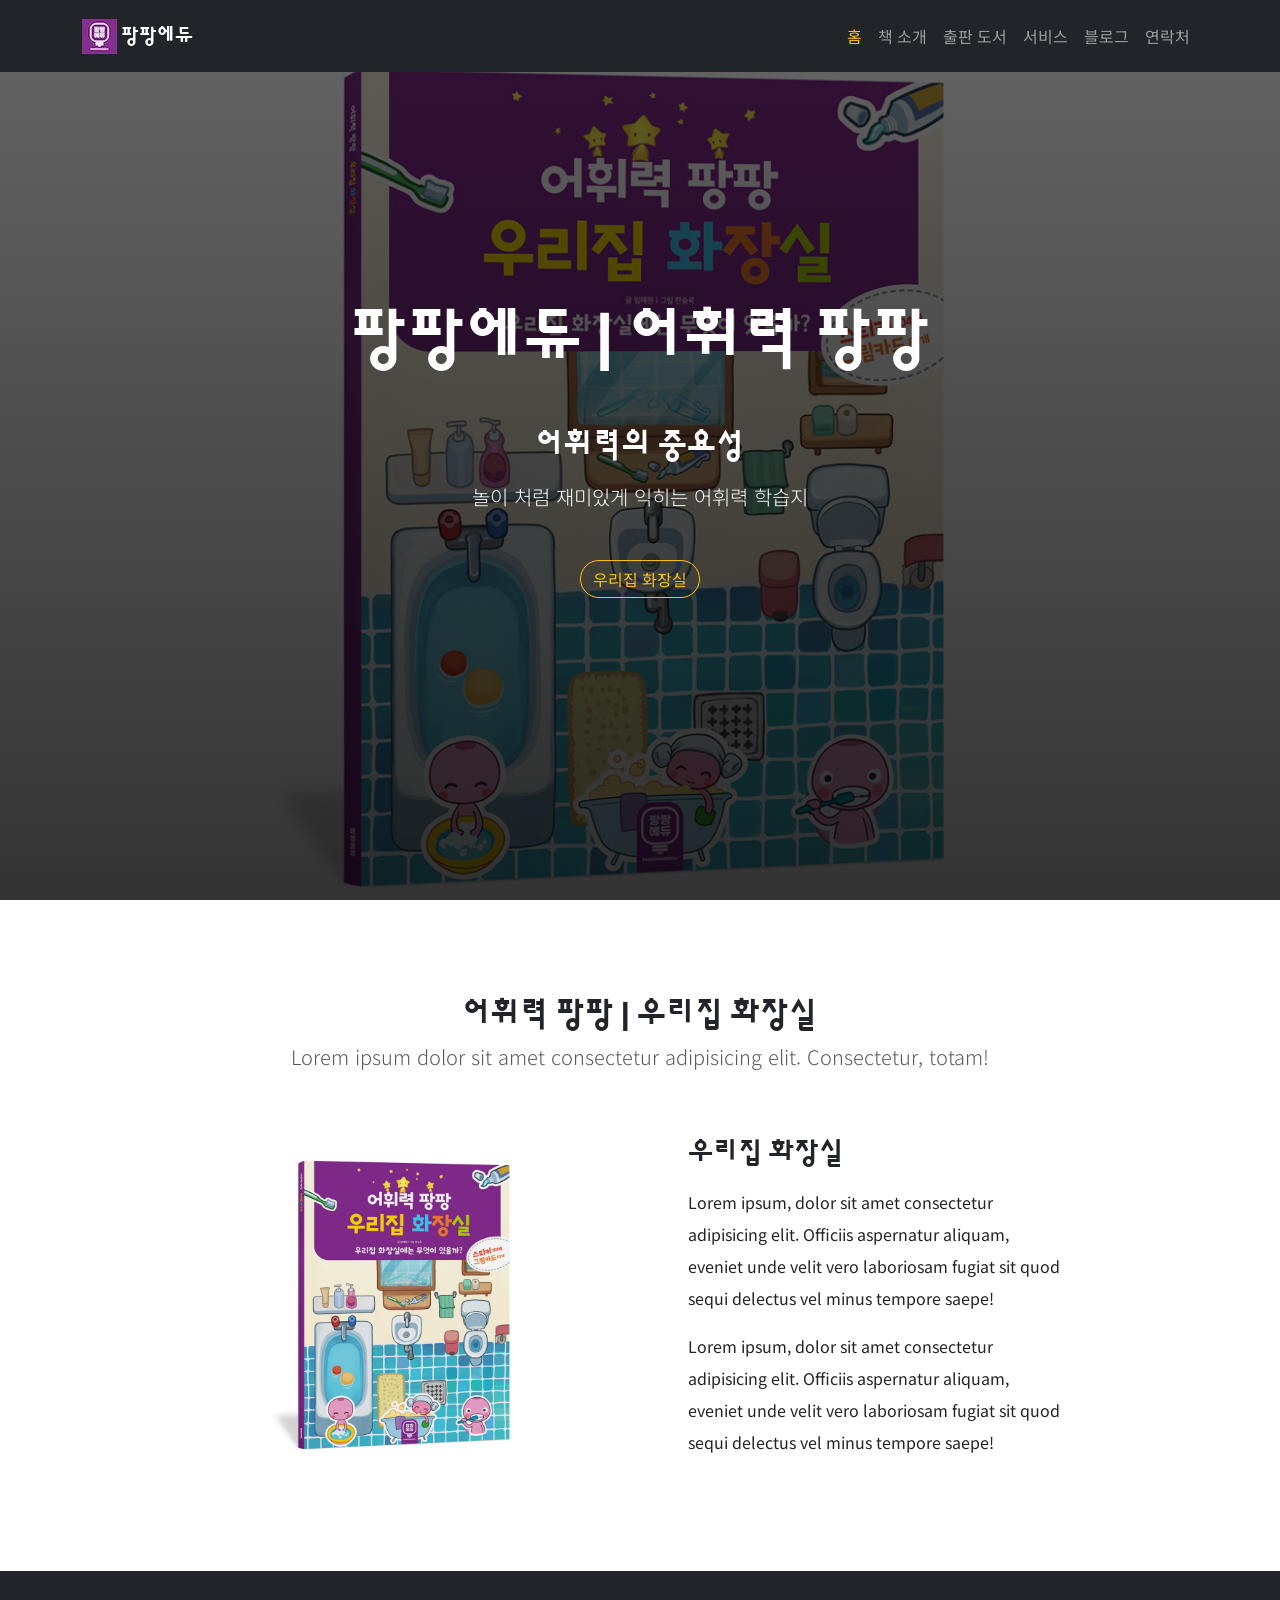
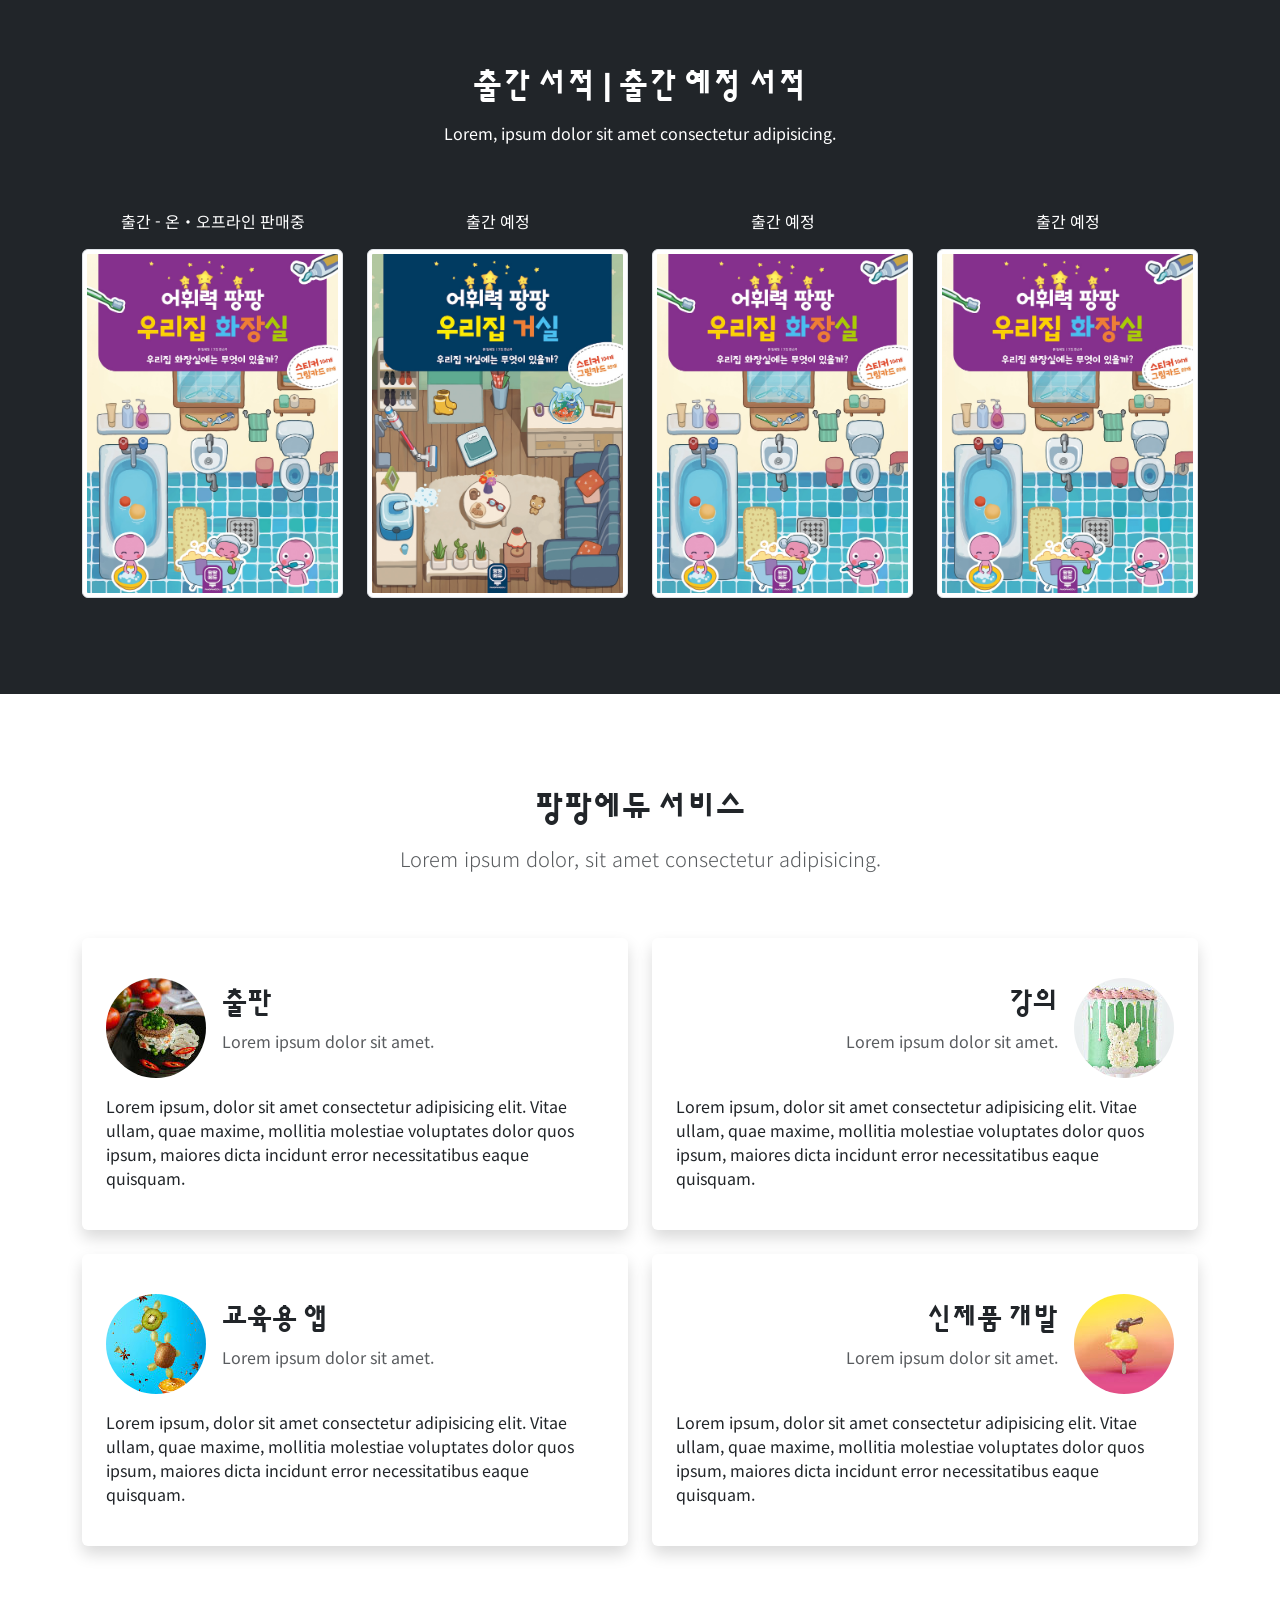
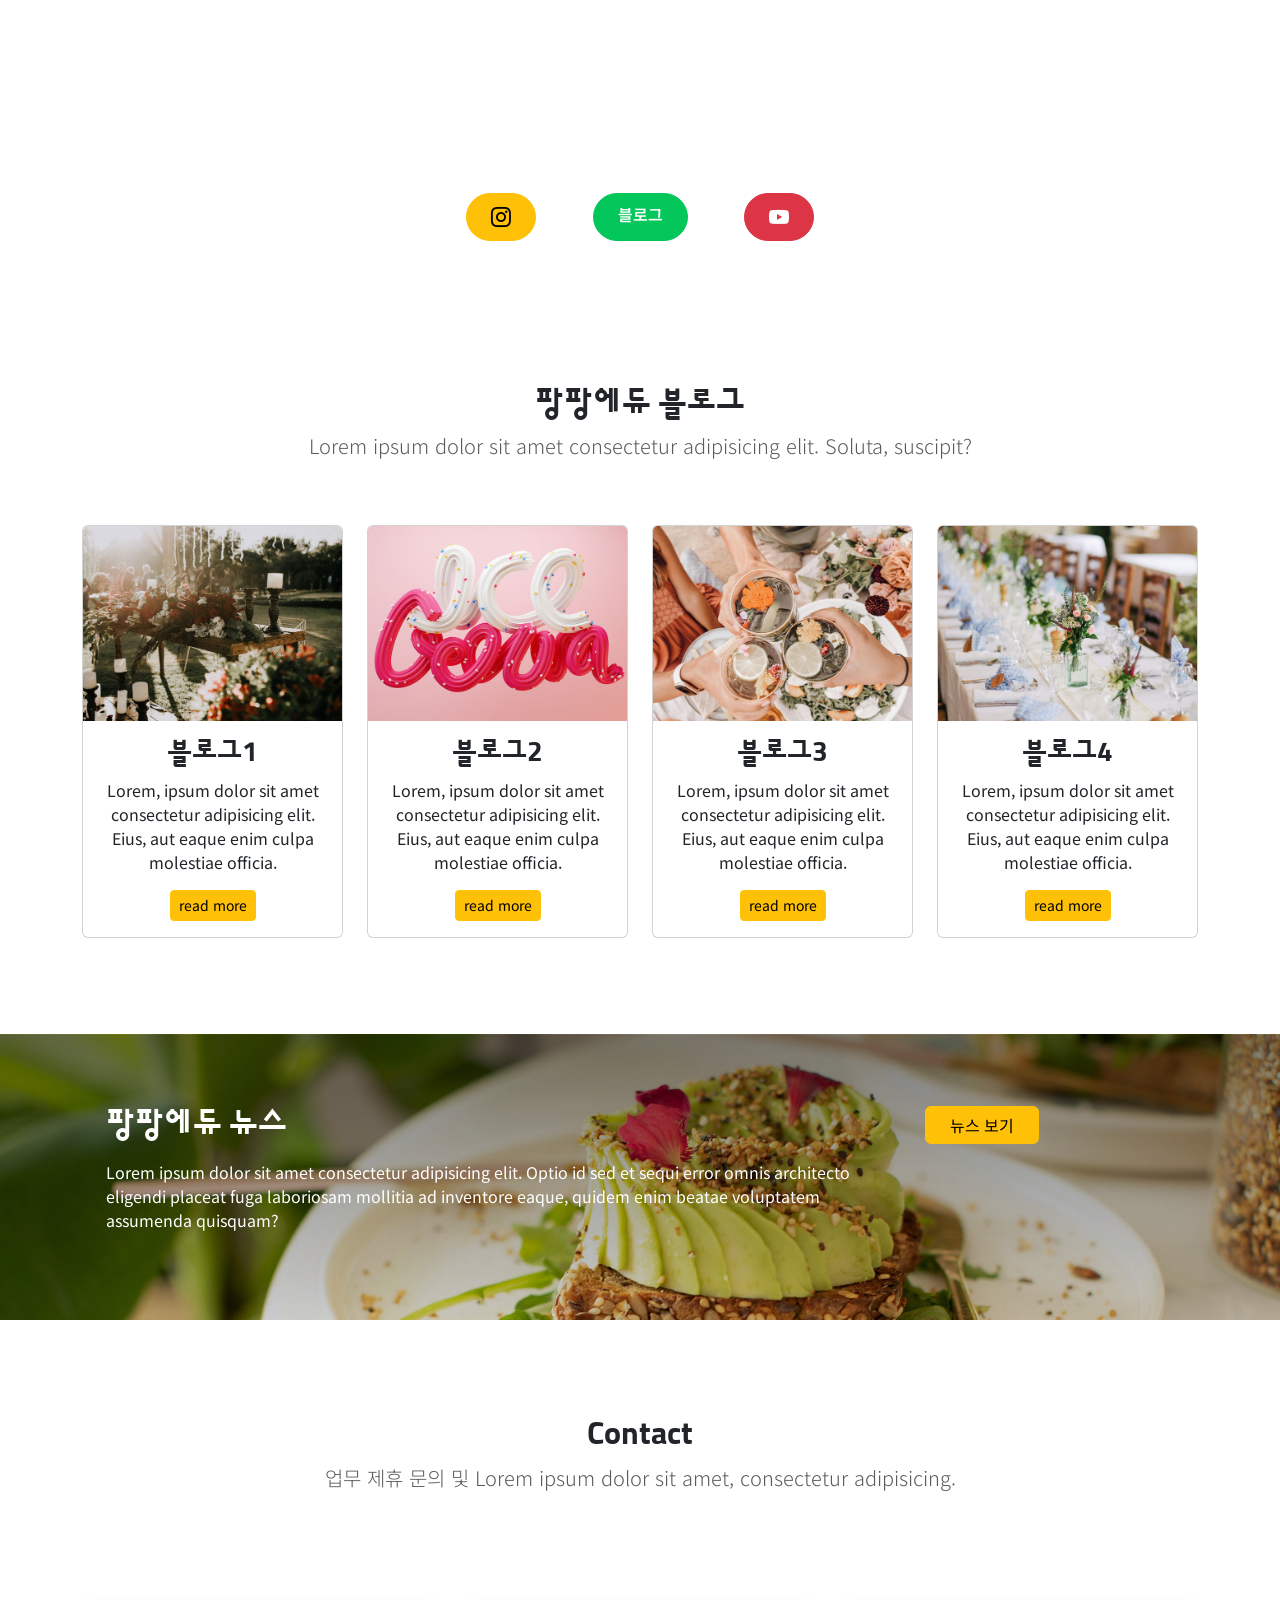
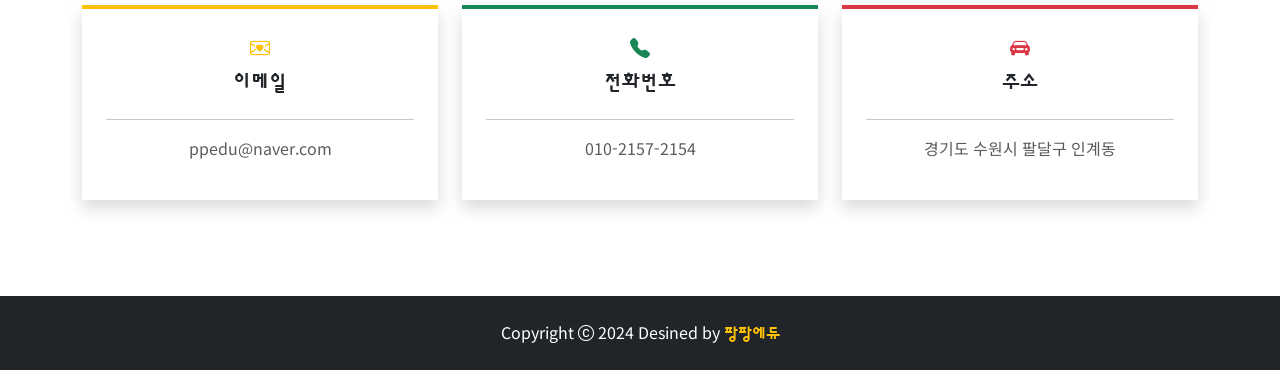
==== index.html @ 9de7bfd8 "공유용 테스트 웹사이트." ====
<!doctype html>
<html lang="ko">
<head>
    <meta charset="utf-8">
    <meta name="viewport" content="width=device-width, initial-scale=1">
    <title>팡팡에듀</title>
    <link href="https://cdn.jsdelivr.net/npm/bootstrap@5.2.2/dist/css/bootstrap.min.css" rel="stylesheet"
        integrity="sha384-Zenh87qX5JnK2Jl0vWa8Ck2rdkQ2Bzep5IDxbcnCeuOxjzrPF/et3URy9Bv1WTRi" crossorigin="anonymous">
    <link rel="stylesheet" href="https://cdn.jsdelivr.net/npm/bootstrap-icons@1.11.3/font/bootstrap-icons.min.css">
    <!-- 중복되는 경우 아래쪽에 있는 스타일시트로 덮어 씌여진다. 따라서 직접 만든 스타일시트를 부트스트랩 링크 아래쪽에 삽입한다. -->
    <link rel="stylesheet" href="style.css">

    <!-- 구글 폰트 -->
    <link rel="preconnect" href="https://fonts.googleapis.com">
    <link rel="preconnect" href="https://fonts.gstatic.com" crossorigin>
    <link href="https://fonts.googleapis.com/css2?family=Noto+Sans+KR:wght@100..900&family=Sunflower:wght@700&display=swap" rel="stylesheet">
</head>


<body data-bs-spy="scroll" data-bs-target="#nav-menu">
    <!-- 네비게이션 영역 시작 -->
    <nav class="navbar navbar-expand-md bg-dark navbar-dark fixed-top">
        <div class="container">
            <a class="pangpang-font navbar-brand" href="#home">
                <img src="images/logo.jpg" alt="로고"> 팡팡에듀
            </a>
            <button class="navbar-toggler" type="button"
                data-bs-toggle="collapse" 
                data-bs-target="#nav-menu" 
                aria-controls="nav-menu" aria-expanded="false" aria-label="메뉴">
                <span class="navbar-toggler-icon"> </span>
            </button>
            <div class="collapse navbar-collapse" id="nav-menu">
                <ul class="navbar-nav ms-auto my-2">
                    <li class="nav-item"><a class="nav-link" href="#home">홈</a></li>
                    <li class="nav-item"><a class="nav-link" href="#about-book">책 소개</a></li>
                    <li class="nav-item"><a class="nav-link" href="#portfolio">출판 도서</a></li>
                    <li class="nav-item"><a class="nav-link" href="#service">서비스</a></li>
                    <li class="nav-item"><a class="nav-link" href="#blog">블로그</a></li>
                    <li class="nav-item"><a class="nav-link" href="#contact">연락처</a></li>
                </ul>
            </div>
        </div>
    </nav>
    <!-- 네비게이션 영역 끝 -->

    <!-- 헤더 영역 끝 -->
    <header id="home" class="d-flex vh-100 flex-column justify-content-center align-items-center text-white">
        <h1 class="display-3 fw-bold mb-5">팡팡에듀 | 어휘력 팡팡</h1>
        <h4 class="fs-2 mb-3">어휘력의 중요성</h4>
        <p class="lead mb-5">놀이 처럼 재미있게 익히는 어휘력 학습지</p>
        <!-- button 의 type 을 생략하면 기본으로 submit 으로 설정된다. 버튼으로 사용하기 위해 type 을 button 으로 지정. -->
        <!-- <button type="button" class="btn btn-outline-warning rounded-pill" onclick="location.href='#about-book'">우리집 화장실</button> -->
        <button type="button" data-bs-toggle="modal" data-bs-target="#bestProductModal" class="btn btn-outline-warning rounded-pill">우리집 화장실</button>

        <!-- Modal -->
        <div class="modal fade" id="bestProductModal" tabindex="-1" aria-labelledby="bestProductModal" aria-hidden="true">
            <div class="modal-dialog modal-sm modal-dialog-scrollable">
                <div class="modal-content">
                    <div class="modal-header">
                        <h1 class="modal-title fs-5 text-dark" id="bestProductModal">우리집 화장실</h1>
                        <button type="button" class="btn-close" data-bs-dismiss="modal" aria-label="닫기"></button>
                    </div>
                    <div class="modal-body">
                        <img src="images/bestproduct.jpg" alt="대표 서적" class="img-fluid">
                        <p class="text-muted">Lorem ipsum dolor sit, amet consectetur adipisicing elit. Sit cum explicabo quam quos ad sapiente deserunt blanditiis deleniti, perferendis molestiae.</p>
                        <p class="text-muted">Lorem ipsum dolor sit amet, consectetur adipisicing elit. Rem voluptatibus corporis ab labore consectetur natus possimus! Molestiae, rem delectus fugiat suscipit assumenda, quisquam repudiandae, cupiditate recusandae exercitationem deserunt in ex consectetur error voluptatem amet soluta? Culpa consequuntur quam alias incidunt architecto, rerum error quidem dolorem corporis saepe. Dolorem quos reiciendis, ipsum quaerat eligendi dolore veniam aliquam et nihil vitae consequatur, modi porro nobis eius beatae eos tenetur nisi aperiam laborum dignissimos sint, libero perspiciatis rerum. Ullam praesentium dolorum mollitia illum necessitatibus alias quos perferendis, autem nisi tempore ab nulla tenetur, debitis veniam sunt qui ipsam harum neque iusto. Recusandae, adipisci!</p>
                    </div>
                    <!-- <div class="modal-footer">
                        <button type="button" class="btn btn-secondary" data-bs-dismiss="modal">Close</button>
                        <button type="button" class="btn btn-primary">Save changes</button>
                    </div> -->
                </div>
            </div>
        </div>
    </header>
    <!-- 헤더 영역 끝 -->

    <!-- 책 소개 섹션 시작 -->
    <section class="container py-5" id="about-book">
        <div class="text-center py-5">
            <h2 class="fw-bold">어휘력 팡팡 | 우리집 화장실</h2>
            <p class="lead text-muted">Lorem ipsum dolor sit amet consectetur adipisicing elit. Consectetur, totam!</p>
        </div>

        <div class="row justify-content-center align-items-center mb-5">
            <div class="col-md-5">
                <img src="images/book.jpg" alt="어휘력팡팡 우리집화장실" class="img-fluid">
            </div>
            <div class="col-md-7 col-lg-5 px-lg-5">
                <h3 class="fw-bold mb-3">우리집 화장실</h3>
                <p class="lh-lg">Lorem ipsum, dolor sit amet consectetur adipisicing elit. Officiis aspernatur aliquam, eveniet unde velit vero laboriosam fugiat sit quod sequi delectus vel minus tempore saepe!</p>
                <p class="lh-lg">Lorem ipsum, dolor sit amet consectetur adipisicing elit. Officiis aspernatur aliquam, eveniet unde velit vero laboriosam fugiat sit quod sequi delectus vel minus tempore saepe!</p>
            </div>
        </div>
    </section>
    <!-- 책 소개 섹션 끝 -->

    <!-- 출판 도서 섹션 시작 -->
     <section class="bg-dark py-5" id="portfolio">
        <div class="container overflow-hidden">
            <div class="text-center text-white py-5">
                <h2 class="fw-bold mb-3"> 출간 서적 | 출간 예정 서적</h2>
                <p>Lorem, ipsum dolor sit amet consectetur adipisicing.</p>
            </div>
            <div class="row pb-5 g-4 text-center text-white">
                <div class="col-sm-3 col-lg4">
                    <p> 출간 - 온・오프라인 판매중 </p>
                    <img src="images/book_bathroom.jpg" alt="우리집화장실" class="img-fluid img-thumbnail">
                    
                </div>
                <div class="col-sm-3 col-lg4">
                    <p> 출간 예정 </p>
                    <img src="images/book_livingroom.jpg" alt="우리집거실" class="img-fluid img-thumbnail">
                </div>
                <div class="col-sm-3 col-lg4">
                    <p> 출간 예정 </p>
                    <img src="images/book_bathroom.jpg" alt="우리집화장실" class="img-fluid img-thumbnail">
                </div>
                <div class="col-sm-3 col-lg4">
                    <p> 출간 예정 </p>
                    <img src="images/book_bathroom.jpg" alt="우리집화장실" class="img-fluid img-thumbnail">
                </div>
            </div>
        </div>
     </section>
    <!-- 출판 도서 섹션 끝 -->

    <!-- 서비스 섹션 시작 -->
    <section class="container py-5" id="service">
        <div class="lead text-center py-5">
            <h2 class="fw-bold mb-3">팡팡에듀 서비스</h2>
            <p class="text-muted">Lorem ipsum dolor, sit amet consectetur adipisicing.</p>
        </div>
        <div class="row mb-5 g-4">
            <!-- 서비스1 -->
            <div class="col-md-6">
                <div class="card-hover shadow rounded p-4">
                    <div class="d-flex align-items-center py-3">
                        <img src="images/service1.jpg" alt="서비스1" class="rounded-circle">
                        <div class="ms-3">
                            <h3 class="fw-bold">출판</h3>
                            <p class="text-muted">Lorem ipsum dolor sit amet.</p>
                        </div>
                    </div>
                    <p>Lorem ipsum, dolor sit amet consectetur adipisicing elit. Vitae ullam, quae maxime, mollitia molestiae voluptates dolor quos ipsum, maiores dicta incidunt error necessitatibus eaque quisquam.</p>
                </div>
            </div>
            <!-- 서비스2 -->
            <div class="col-md-6">
                <div class="card-hover shadow rounded p-4">
                    <div class="d-flex justify-content-end align-items-center py-3">
                        <div class="text-end me-3">
                            <h3 class="fw-bold">강의</h3>
                            <p class="text-muted">Lorem ipsum dolor sit amet.</p>
                        </div>
                        <img src="images/service2.jpg" alt="서비스2" class="rounded-circle">
                    </div>
                    <p>Lorem ipsum, dolor sit amet consectetur adipisicing elit. Vitae ullam, quae maxime, mollitia molestiae voluptates dolor quos ipsum, maiores dicta incidunt error necessitatibus eaque quisquam.</p>
                </div>
            </div>
            <!-- 서비스3 -->
            <div class="col-md-6">
                <div class="card-hover shadow rounded p-4">
                    <div class="d-flex align-items-center py-3">
                        <img src="images/service3.jpg" alt="서비스3" class="rounded-circle">
                        <div class="ms-3">
                            <h3 class="fw-bold">교육용 앱</h3>
                            <p class="text-muted">Lorem ipsum dolor sit amet.</p>
                        </div>
                    </div>
                    <p>Lorem ipsum, dolor sit amet consectetur adipisicing elit. Vitae ullam, quae maxime, mollitia molestiae voluptates dolor quos ipsum, maiores dicta incidunt error necessitatibus eaque quisquam.</p>
                </div>
            </div>
            <!-- 서비스4 -->
            <div class="col-md-6">
                <div class="card-hover shadow rounded p-4">
                    <div class="d-flex justify-content-end align-items-center py-3">
                        <div class="text-end me-3">
                            <h3 class="fw-bold">신제품 개발</h3>
                            <p class="text-muted">Lorem ipsum dolor sit amet.</p>
                        </div>
                        <img src="images/service4.jpg" alt="서비스4" class="rounded-circle">
                    </div>
                    <p>Lorem ipsum, dolor sit amet consectetur adipisicing elit. Vitae ullam, quae maxime, mollitia molestiae voluptates dolor quos ipsum, maiores dicta incidunt error necessitatibus eaque quisquam.</p>
                </div>
            </div>
        </div>
    </section>
    <!-- 서비스 섹션 끝 -->

    <!-- SNS 섹션 시작 -->
     <section class="py-5" id="sns-links">
        <div class="container text-center text-white">
            <h2 class="fw-bold mb-3">팡팡에듀 SNS</h2>
            <p>Lorem ipsum dolor sit amet consectetur, adipisicing elit. Temporibus, laudantium.</p>
            <div class="d-flex justify-content-evenly px-5 mt-4 w-50 m-auto"> 
                <a href="https://www.instagram.com/pangpang_edu/" class="btn btn-warning rounded-pill btn-lg px-4" target="_blank"> <i class="bi bi-instagram"></i> </a>
                <a href="https://blog.naver.com/pangpang_edu" class="btn btn-naver rounded-pill btn-lg px-4 fs-6" target="_blank"> 블로그 </a>
                <a href="https://www.youtube.com/@pangpang_edu" class="btn btn-danger rounded-pill btn-lg px-4" target="_blank"> <i class="bi bi-youtube"></i> </a>
            </div>
        </div>
     </section>
    <!-- SNS 섹션 끝 -->

    <!-- 블로그 섹션 시작 -->
    <section class="container overflow-hidden py-5" id="blog">
        <div class="text-center py-5">
            <h2 class="fw-bold">팡팡에듀 블로그</h2>
            <p class="lead text-muted">Lorem ipsum dolor sit amet consectetur adipisicing elit. Soluta, suscipit?</p>
        </div>
        <div class="row pb-5 gy-4">
            <!-- 블로그 1 -->
            <div class="col-sm-6 col-lg">
                <div class="card">
                    <img src="images/blog1.jpg" alt="블로그 1" class="card-img-top">
                    <div class="card-body text-center">
                        <h3 class="card-title">블로그1</h3>
                        <p class="card-text">Lorem, ipsum dolor sit amet consectetur adipisicing elit. Eius, aut eaque enim culpa molestiae officia.</p>
                        <a href="#" class="btn btn-warning btn-sm">read more</a>
                    </div>
                </div>
            </div>
            <!-- 블로그 2 -->
            <div class="col-sm-6 col-lg">
                <div class="card">
                    <img src="images/blog2.jpg" alt="블로그 2" class="card-img-top">
                    <div class="card-body text-center">
                        <h3 class="card-title">블로그2</h3>
                        <p class="card-text">Lorem, ipsum dolor sit amet consectetur adipisicing elit. Eius, aut eaque enim culpa molestiae officia.</p>
                        <a href="#" class="btn btn-warning btn-sm">read more</a>
                    </div>
                </div>
            </div>
            <!-- 블로그 3 -->
            <div class="col-sm-6 col-lg">
                <div class="card">
                    <img src="images/blog3.jpg" alt="블로그 3" class="card-img-top">
                    <div class="card-body text-center">
                        <h3 class="card-title">블로그3</h3>
                        <p class="card-text">Lorem, ipsum dolor sit amet consectetur adipisicing elit. Eius, aut eaque enim culpa molestiae officia.</p>
                        <a href="#" class="btn btn-warning btn-sm">read more</a>
                    </div>
                </div>
            </div>
            <!-- 블로그 4 -->
            <div class="col-sm-6 col-lg">
                <div class="card">
                    <img src="images/blog4.jpg" alt="블로그 4" class="card-img-top">
                    <div class="card-body text-center">
                        <h3 class="card-title">블로그4</h3>
                        <p class="card-text">Lorem, ipsum dolor sit amet consectetur adipisicing elit. Eius, aut eaque enim culpa molestiae officia.</p>
                        <a href="#" class="btn btn-warning btn-sm">read more</a>
                    </div>
                </div>
            </div>
        </div>
    </section>
    <!-- 블로그 섹션 끝 -->

    <!-- 뉴스 섹션 시작 -->
    <section class="py-5" id="news">
        <div class="container">
            <div class="row p-4">
                <div class="col-lg-9 text-white">
                    <h2 class="fw-bold mb-3">팡팡에듀 뉴스</h2>
                    <p>Lorem ipsum dolor sit amet consectetur adipisicing elit. Optio id sed et sequi error omnis architecto eligendi placeat fuga laboriosam mollitia ad inventore eaque, quidem enim beatae voluptatem assumenda quisquam?</p>
                </div>
                <div class="col-lg-3">
                    <!-- Button trigger modal -->
                    <button type="button" class="btn btn-warning px-4" data-bs-toggle="modal" data-bs-target="#newsModal">
                        뉴스 보기
                    </button>
                    
                    <!-- Modal -->
                    <div class="modal fade" id="newsModal" tabindex="-1" aria-labelledby="newsModalTitle" aria-hidden="true">
                        <div class="modal-dialog modal-dialog-centered modal-lg">
                            <div class="modal-content">
                                <div class="modal-header">
                                    <h1 class="modal-title fs-5" id="newsModalTitle">팡팡에듀 뉴스</h1>
                                    <button type="button" class="btn-close" data-bs-dismiss="modal" aria-label="Close"></button>
                                </div>
                                <div class="modal-body">
                                    <div class="ratio ratio-16x9">
                                        <iframe src="https://www.youtube.com/embed/A_1qZRuHXDM?si=X0aTPbVV2tt-Qr4D" title="YouTube video player" allow="accelerometer; autoplay; clipboard-write; encrypted-media; gyroscope; picture-in-picture; web-share" referrerpolicy="strict-origin-when-cross-origin" allowfullscreen></iframe>
                                    </div>
                                </div>
                                <!-- <div class="modal-footer">
                                    <button type="button" class="btn btn-secondary" data-bs-dismiss="modal">Close</button>
                                    <button type="button" class="btn btn-primary">Save changes</button>
                                </div> -->
                            </div>
                        </div>
                    </div>
                </div>
            </div>
        </div>
    </section>
    <!-- 뉴스 섹션 끝 -->

    <!-- 연락처 섹션 시작 -->
    <section class="container overflow-hidden py-5 text-center" id="contact"> 
        <div class="py-5">
            <h2 class="fw-bold">Contact</h2>
            <p class="lead text-muted">업무 제휴 문의 및 Lorem ipsum dolor sit amet, consectetur adipisicing.</p>
        </div>
        <div class="row py-5 gy-3 justify-content-center">
            <!-- 이메일 -->
            <div class="col-lg-4 col-md-5">
                <div class="shadow p-4 border-top border-4 border-warning">
                    <i class="bi bi-envelope-heart fs-5 text-warning"></i>
                    <h3 class="fw-bold fs-5 py-2">이메일</h3>
                    <hr>
                    <p class="text-muted">ppedu@naver.com</p>
                </div>
            </div>
            <!-- 전화번호 -->
            <div class="col-lg-4 col-md-5">
                <div class="shadow p-4 border-top border-4 border-success">
                    <i class="bi bi-telephone-fill fs-5 text-success"></i>
                    <h3 class="fw-bold fs-5 py-2">전화번호</h3>
                    <hr>
                    <p class="text-muted">010-2157-2154</p>
                </div>
            </div>
            <!-- 주소 -->
            <div class="col-lg-4 col-md-10">
                <div class="shadow p-4 border-top border-4 border-danger">
                    <i class="bi bi-car-front-fill fs-5 text-danger"></i>
                    <h3 class="fw-bold fs-5 py-2">주소</h3>
                    <hr>
                    <p class="text-muted">경기도 수원시 팔달구 인계동</p>
                </div>
            </div>
        </div>
    </section>
    <!-- 연락처 섹션 끝 -->

    <!-- 풋터 섹션 시작 -->
    <footer class="bg-dark text-white">
        <div class="container text-center">
            <p class="py-4 mb-0">Copyright <i class="bi bi-c-circle"></i> 2024 Desined by <a href="https://www.pangpangedu.com/" target="_blank" class="pangpang-font link-warning text-decoration-none">팡팡에듀</a></p>
        </div>
    </footer>
    <!-- 풋터 섹션 끝 -->
    

    <script src="https://cdn.jsdelivr.net/npm/bootstrap@5.2.2/dist/js/bootstrap.bundle.min.js"
        integrity="sha384-OERcA2EqjJCMA+/3y+gxIOqMEjwtxJY7qPCqsdltbNJuaOe923+mo//f6V8Qbsw3"
        crossorigin="anonymous"></script>
</body>

</html>
---- style.css ----
/* 바디 영역 */
body {
    font-family: "Noto Sans KR", sans-serif;
    font-optical-sizing: auto;
    font-weight: 400;
    font-style: normal;
}

h1,
h2,
h3,
h4, 
.pangpang-font {
    font-family: "Sunflower", sans-serif;
    font-weight: 700;
    font-style: normal;
}

/* 네이게이션 영역 */
.nav-link:hover,
.nav-link.active {
    color: #ffc107 !important;
}

/* 헤더 영역 */
header {
    /* 그라데이션 각도는 to top 외에 (135deg 와 같이) 원하는 각도를 설정 할 수 있다. */
    /* background-image: linear-gradient(135deg, rgba(0, 0, 0, 0.8), rgba(0, 0, 0, 0.3)), url(images/main-bg.jpg); */
    background-image: linear-gradient(to top, rgba(0, 0, 0, 0.8), rgba(0, 0, 0, 0.6)), url(images/main-bg.jpg);
    background-size: cover;
    background-position: center top;
    background-attachment: fixed;
}

/* 서비스 섹션 */
.card-hover:hover {
    background-color: rgba(127, 255, 212, 0.2);
}


/* SNS 영역 */
#sns-links {
    /* 그라데이션 각도 생략시 기본으로 위쪽에서 아래쪽으로 적용된다. */
    /* background-image: linear-gradient(135deg, rgba(0, 0, 0, 0.8), rgba(0, 0, 0, 0.3)), url(images/main-bg.jpg); */
    background-image: linear-gradient(rgba(0, 0, 0, 0.8), rgba(0, 0, 0, 0.2)), url(images/sns-bg.jpg);
    background-size: cover;
    background-position: center;
    background-attachment: fixed;
}

/* 뉴스 섹션 */
#news {
    background-image: linear-gradient(rgba(0, 0, 0, 0.5), rgba(0, 0, 0, 0.2)), url(images/news-bg.jpg);
    background-size: cover;
    background-position: center;
}

.btn-naver {
    --bs-btn-font-weight: 600;
    --bs-btn-color: var(--bs-white);
    --bs-btn-bg: #03C75A;
    --bs-btn-border-color: #03C75A;
    --bs-btn-border-radius: .5rem;
    --bs-btn-hover-color: var(--bs-white);
    --bs-btn-hover-bg: #18B75F;
    --bs-btn-hover-border-color: #18B75F;
    --bs-btn-focus-shadow-rgb: var(--bd-violet-rgb);
    --bs-btn-active-color: var(--bs-btn-hover-color);
    --bs-btn-active-bg: #{shade-color($bd-violet, 20%)};
    --bs-btn-active-border-color: #{shade-color($bd-violet, 20%)};
}
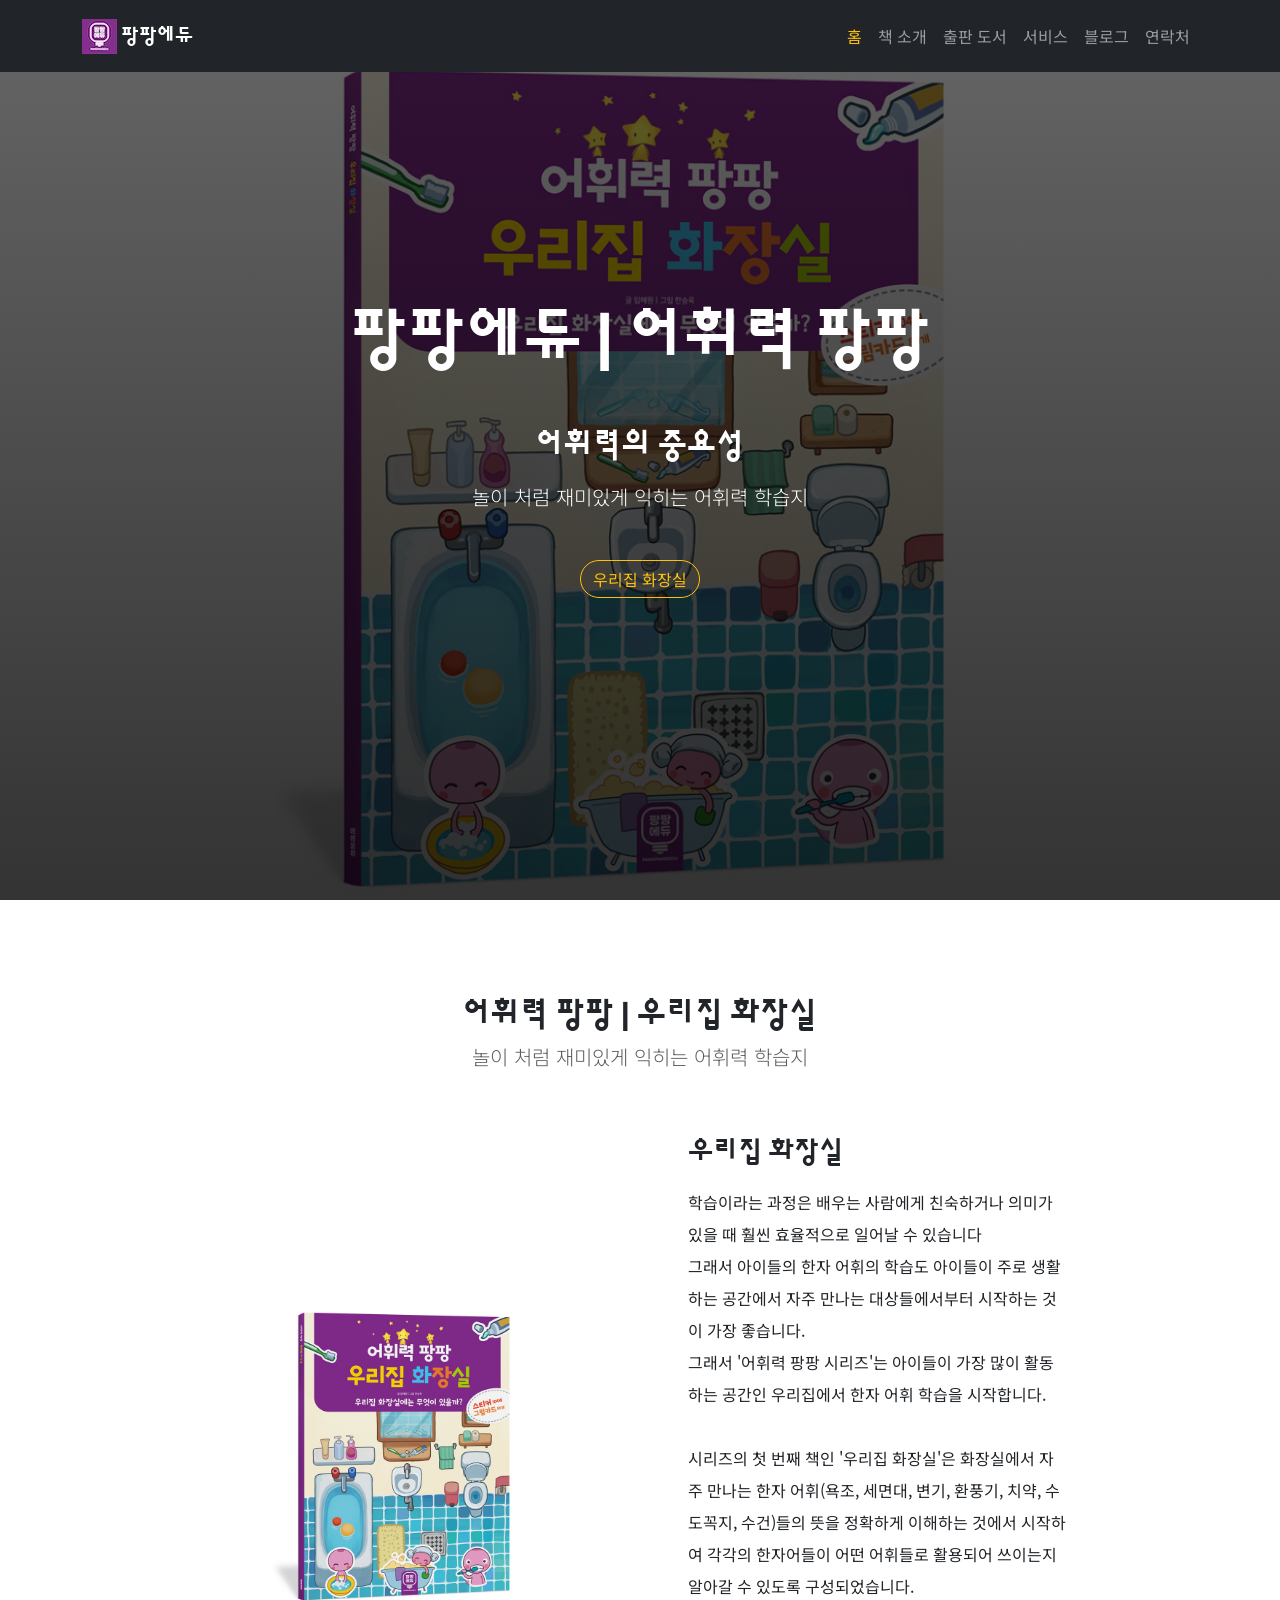
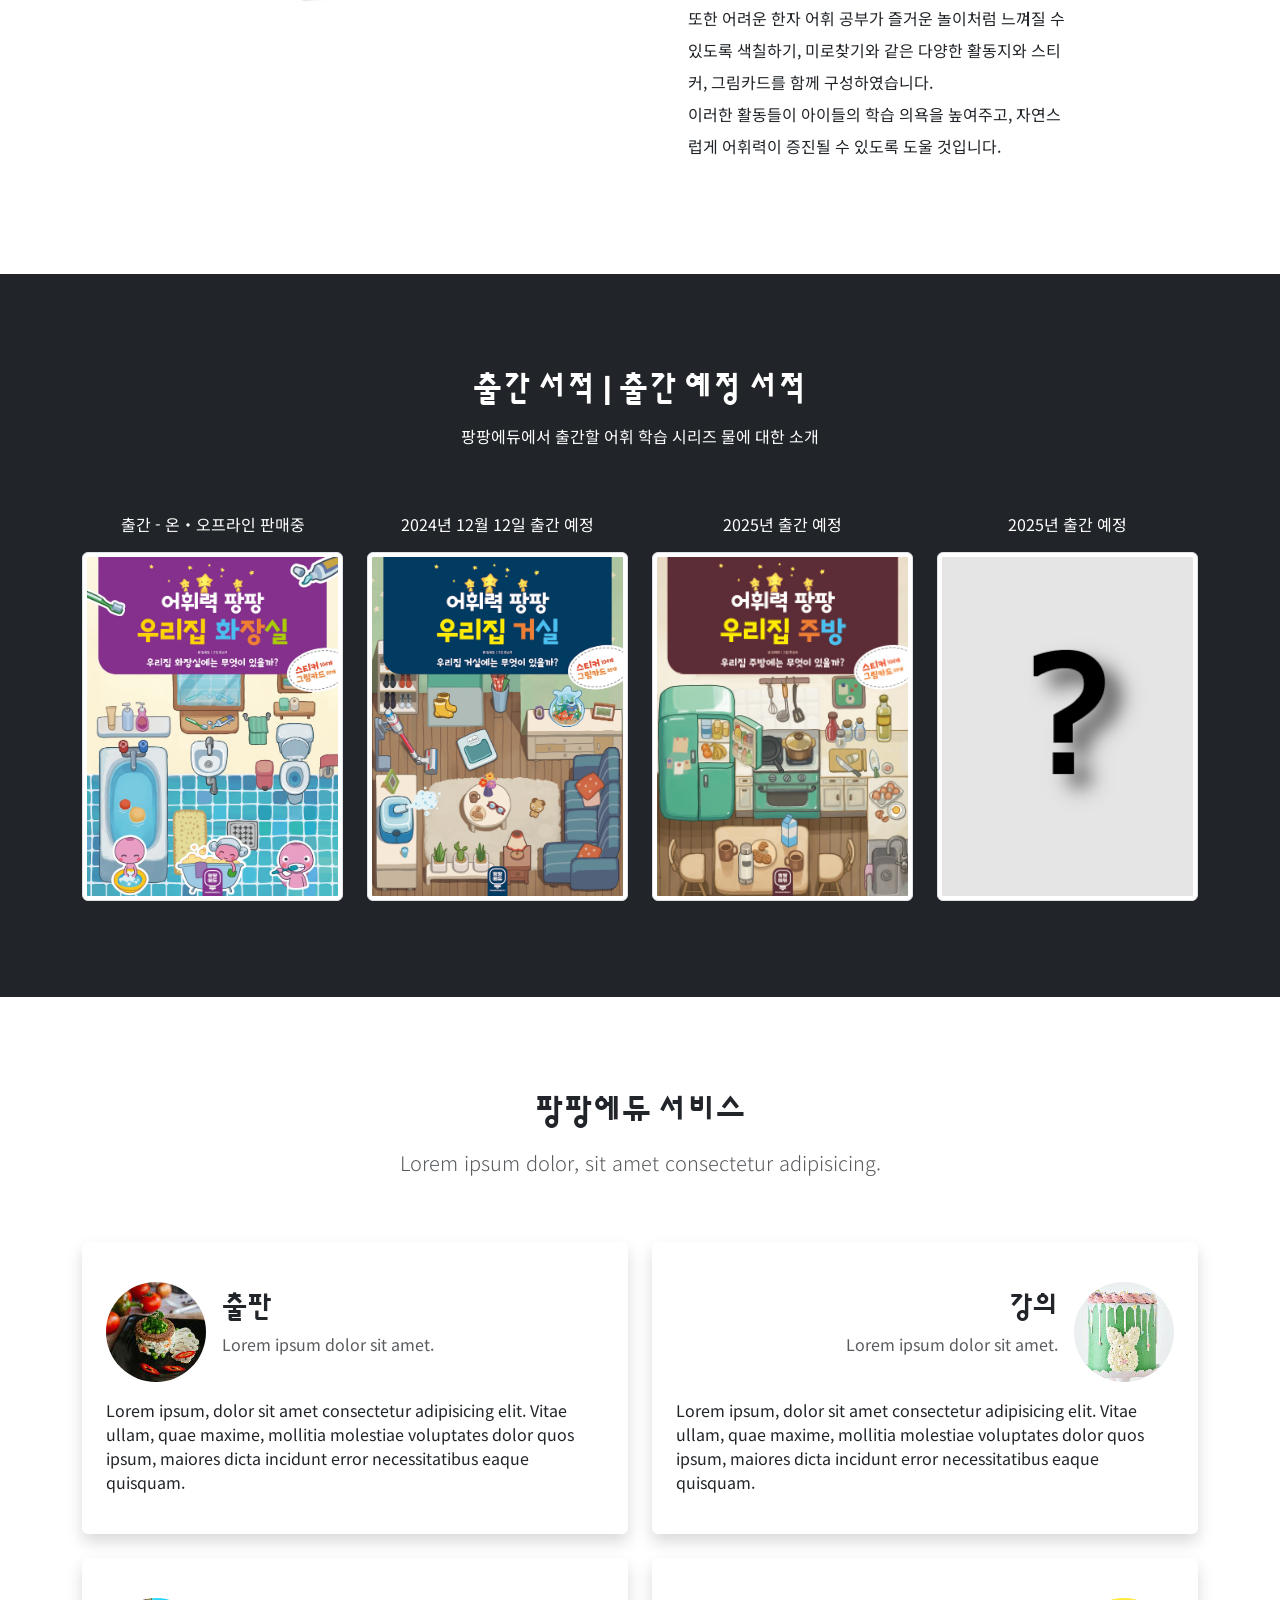
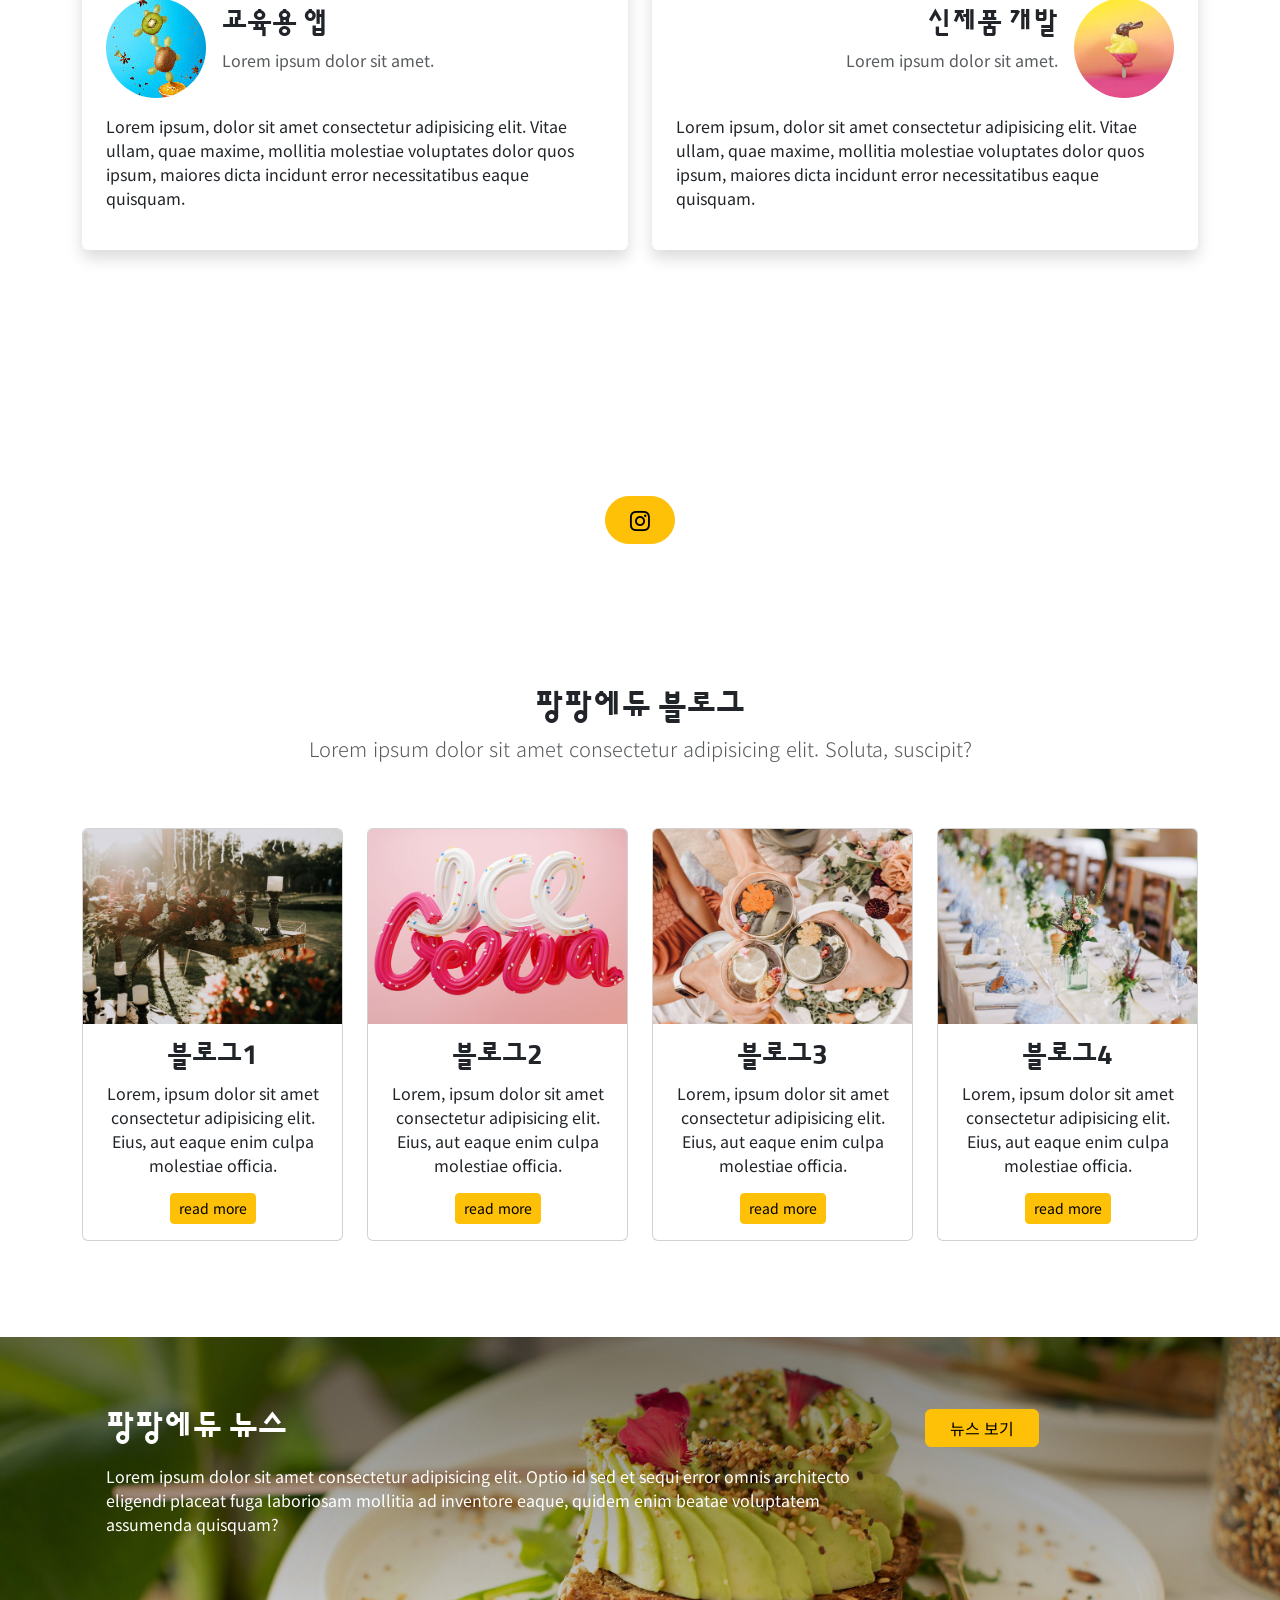
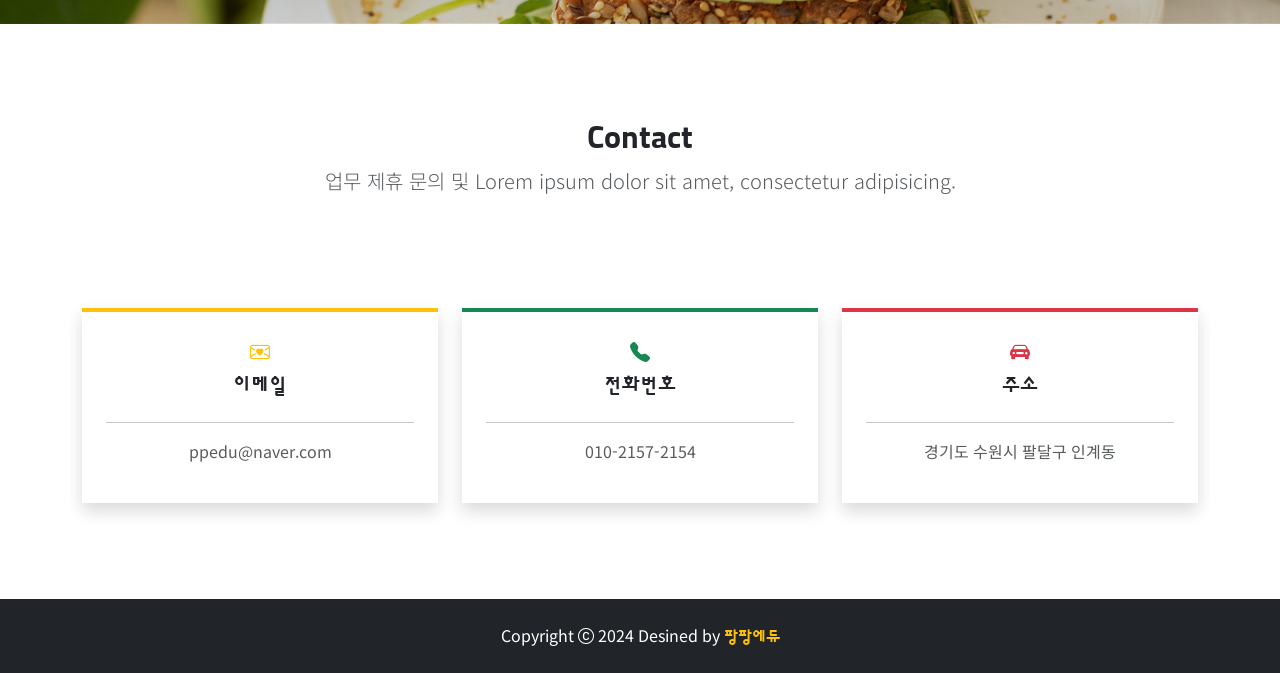
==== commit 5e480623: "책소개 섹션 및 네브바 기능 수정 외 업데이트." ====
--- a/index.html
+++ b/index.html
@@ -62,9 +62,16 @@
                         <button type="button" class="btn-close" data-bs-dismiss="modal" aria-label="닫기"></button>
                     </div>
                     <div class="modal-body">
-                        <img src="images/bestproduct.jpg" alt="대표 서적" class="img-fluid">
-                        <p class="text-muted">Lorem ipsum dolor sit, amet consectetur adipisicing elit. Sit cum explicabo quam quos ad sapiente deserunt blanditiis deleniti, perferendis molestiae.</p>
-                        <p class="text-muted">Lorem ipsum dolor sit amet, consectetur adipisicing elit. Rem voluptatibus corporis ab labore consectetur natus possimus! Molestiae, rem delectus fugiat suscipit assumenda, quisquam repudiandae, cupiditate recusandae exercitationem deserunt in ex consectetur error voluptatem amet soluta? Culpa consequuntur quam alias incidunt architecto, rerum error quidem dolorem corporis saepe. Dolorem quos reiciendis, ipsum quaerat eligendi dolore veniam aliquam et nihil vitae consequatur, modi porro nobis eius beatae eos tenetur nisi aperiam laborum dignissimos sint, libero perspiciatis rerum. Ullam praesentium dolorum mollitia illum necessitatibus alias quos perferendis, autem nisi tempore ab nulla tenetur, debitis veniam sunt qui ipsam harum neque iusto. Recusandae, adipisci!</p>
+                        <img src="images/bestproduct.jpg" alt="대표 서적" class="img-fluid my-3">
+                        <p class="text-muted">
+                            안녕하세요, 팡팡에듀입니다. <br> <br><br>
+                            우리 아이들이 자라나면서 만나게 되는 수많은 책과 글 속에 숨겨져 있는 보물 같은 어휘들!<br><br>
+                            그 시작이 되는 초등 저학년 시절, 어휘력은 아이의 사고력과 창의력을 키워주는 중요한 밑거름이 됩니다.<br><br>
+                            그런데 국어 어휘의 50-70%는 추상적이고 어려운 개념들을 담고있는 한자 어휘들로 되어있다는 사실! 모두 잘 알고계시죠?<br><br>
+                            국어를 잘 이해하고 사용하려면 한자 어휘를 잘 이해해야 하지만 한자 어휘를 다루는 책들은 아이들에게 어렵고 지루하게 느껴지는 것이 사실입니다. <br><br>
+                            그래서 저희 팡팡에듀는 아이들이 어려운 한자 어휘를 쉽고 재미있게 배울 수 있도록 이끌어주는 한자 어휘 입문서 '어휘력 팡팡 시리즈'를 기획하였습니다.<br><br>
+                            '어휘력 팡팡 시리즈'는 아래와 같이 총 4권으로 기획구성되었는데요.<br> 시리즈의 첫번째 책인 '우리집 화장실' 입니다.<br><br>
+                        </p>
                     </div>
                     <!-- <div class="modal-footer">
                         <button type="button" class="btn btn-secondary" data-bs-dismiss="modal">Close</button>
@@ -80,7 +87,7 @@
     <section class="container py-5" id="about-book">
         <div class="text-center py-5">
             <h2 class="fw-bold">어휘력 팡팡 | 우리집 화장실</h2>
-            <p class="lead text-muted">Lorem ipsum dolor sit amet consectetur adipisicing elit. Consectetur, totam!</p>
+            <p class="lead text-muted">놀이 처럼 재미있게 익히는 어휘력 학습지</p>
         </div>
 
         <div class="row justify-content-center align-items-center mb-5">
@@ -89,8 +96,14 @@
             </div>
             <div class="col-md-7 col-lg-5 px-lg-5">
                 <h3 class="fw-bold mb-3">우리집 화장실</h3>
-                <p class="lh-lg">Lorem ipsum, dolor sit amet consectetur adipisicing elit. Officiis aspernatur aliquam, eveniet unde velit vero laboriosam fugiat sit quod sequi delectus vel minus tempore saepe!</p>
-                <p class="lh-lg">Lorem ipsum, dolor sit amet consectetur adipisicing elit. Officiis aspernatur aliquam, eveniet unde velit vero laboriosam fugiat sit quod sequi delectus vel minus tempore saepe!</p>
+                <p class="lh-lg">
+                    학습이라는 과정은 배우는 사람에게 친숙하거나 의미가 있을 때 훨씬 효율적으로 일어날 수 있습니다 <br> 
+                    그래서 아이들의 한자 어휘의 학습도 아이들이 주로 생활하는 공간에서 자주 만나는 대상들에서부터 시작하는 것이 가장 좋습니다.<br>
+                    그래서 '어휘력 팡팡 시리즈'는 아이들이 가장 많이 활동하는 공간인 우리집에서 한자 어휘 학습을 시작합니다.<br><br> 
+                    시리즈의 첫 번째 책인 '우리집 화장실'은 화장실에서 자주 만나는 한자 어휘(욕조, 세면대, 변기, 환풍기, 치약, 수도꼭지, 수건)들의 뜻을 정확하게 이해하는 것에서 시작하여 각각의 한자어들이 어떤 어휘들로 활용되어 쓰이는지 알아갈 수 있도록 구성되었습니다.<br>
+                    또한 어려운 한자 어휘 공부가 즐거운 놀이처럼 느껴질 수 있도록 색칠하기, 미로찾기와 같은 다양한 활동지와 스티커, 그림카드를 함께 구성하였습니다.<br>
+                    이러한 활동들이 아이들의 학습 의욕을 높여주고, 자연스럽게 어휘력이 증진될 수 있도록 도울 것입니다.<br>
+                </p>
             </div>
         </div>
     </section>
@@ -101,25 +114,24 @@
         <div class="container overflow-hidden">
             <div class="text-center text-white py-5">
                 <h2 class="fw-bold mb-3"> 출간 서적 | 출간 예정 서적</h2>
-                <p>Lorem, ipsum dolor sit amet consectetur adipisicing.</p>
+                <p>팡팡에듀에서 출간할 어휘 학습 시리즈 물에 대한 소개</p>
             </div>
             <div class="row pb-5 g-4 text-center text-white">
                 <div class="col-sm-3 col-lg4">
                     <p> 출간 - 온・오프라인 판매중 </p>
                     <img src="images/book_bathroom.jpg" alt="우리집화장실" class="img-fluid img-thumbnail">
-                    
                 </div>
                 <div class="col-sm-3 col-lg4">
-                    <p> 출간 예정 </p>
+                    <p> 2024년 12월 12일 출간 예정 </p>
                     <img src="images/book_livingroom.jpg" alt="우리집거실" class="img-fluid img-thumbnail">
                 </div>
                 <div class="col-sm-3 col-lg4">
-                    <p> 출간 예정 </p>
-                    <img src="images/book_bathroom.jpg" alt="우리집화장실" class="img-fluid img-thumbnail">
+                    <p> 2025년 출간 예정 </p>
+                    <img src="images/book_kitchen.png" alt="우리집주방" class="img-fluid img-thumbnail">
                 </div>
                 <div class="col-sm-3 col-lg4">
-                    <p> 출간 예정 </p>
-                    <img src="images/book_bathroom.jpg" alt="우리집화장실" class="img-fluid img-thumbnail">
+                    <p> 2025년 출간 예정 </p>
+                    <img src="images/book_myroom.png" alt="우리집내방" class="img-fluid img-thumbnail">
                 </div>
             </div>
         </div>
@@ -194,10 +206,8 @@
         <div class="container text-center text-white">
             <h2 class="fw-bold mb-3">팡팡에듀 SNS</h2>
             <p>Lorem ipsum dolor sit amet consectetur, adipisicing elit. Temporibus, laudantium.</p>
-            <div class="d-flex justify-content-evenly px-5 mt-4 w-50 m-auto"> 
+            <div class="d-flex justify-content-evenly px-5 mt-4 w-100 m-auto"> 
                 <a href="https://www.instagram.com/pangpang_edu/" class="btn btn-warning rounded-pill btn-lg px-4" target="_blank"> <i class="bi bi-instagram"></i> </a>
-                <a href="https://blog.naver.com/pangpang_edu" class="btn btn-naver rounded-pill btn-lg px-4 fs-6" target="_blank"> 블로그 </a>
-                <a href="https://www.youtube.com/@pangpang_edu" class="btn btn-danger rounded-pill btn-lg px-4" target="_blank"> <i class="bi bi-youtube"></i> </a>
             </div>
         </div>
      </section>
@@ -348,6 +358,14 @@
     <script src="https://cdn.jsdelivr.net/npm/bootstrap@5.2.2/dist/js/bootstrap.bundle.min.js"
         integrity="sha384-OERcA2EqjJCMA+/3y+gxIOqMEjwtxJY7qPCqsdltbNJuaOe923+mo//f6V8Qbsw3"
         crossorigin="anonymous"></script>
+    <script src="https://cdnjs.cloudflare.com/ajax/libs/jquery/3.6.0/jquery.min.js"></script>
+    <script>
+        $(document).ready(function() {
+          $('.navbar-collapse a').click(function(){
+            $(".navbar-collapse").collapse('hide');
+          });
+        });
+    </script>
 </body>
 
 </html>
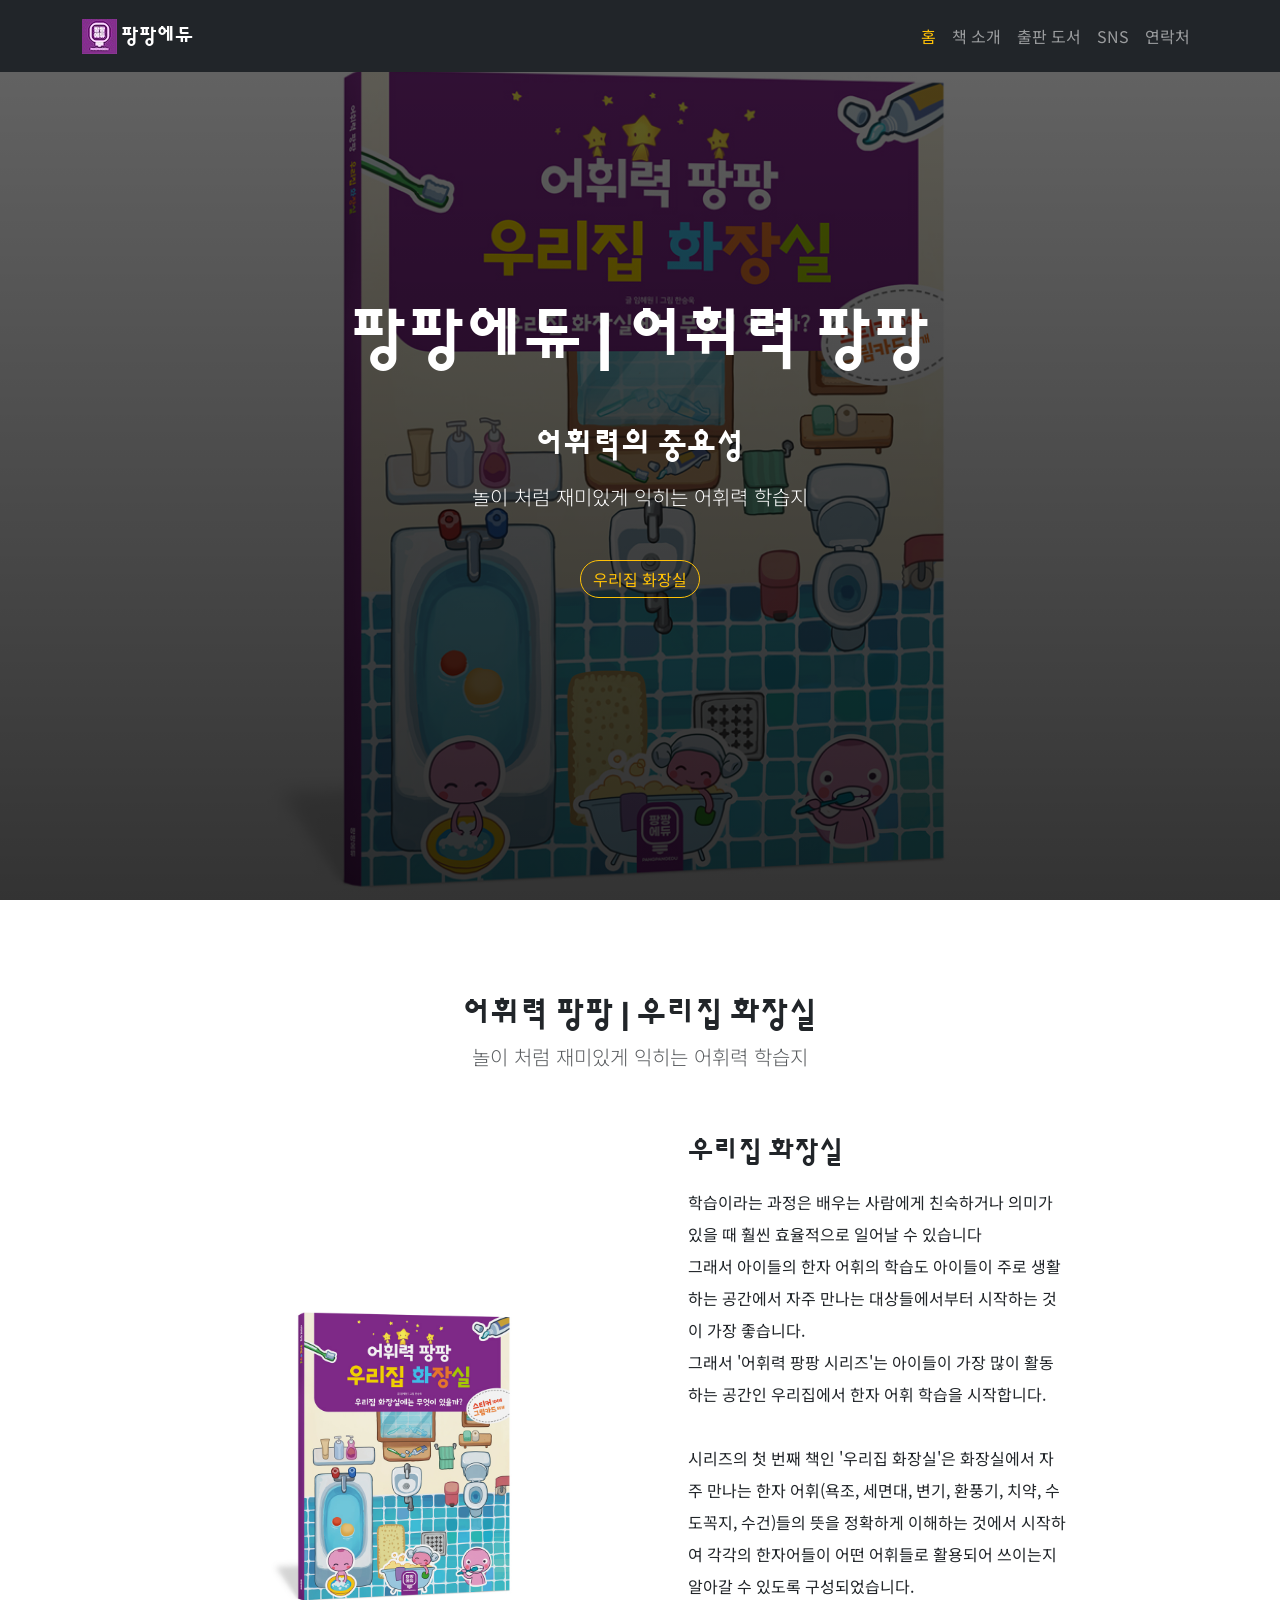
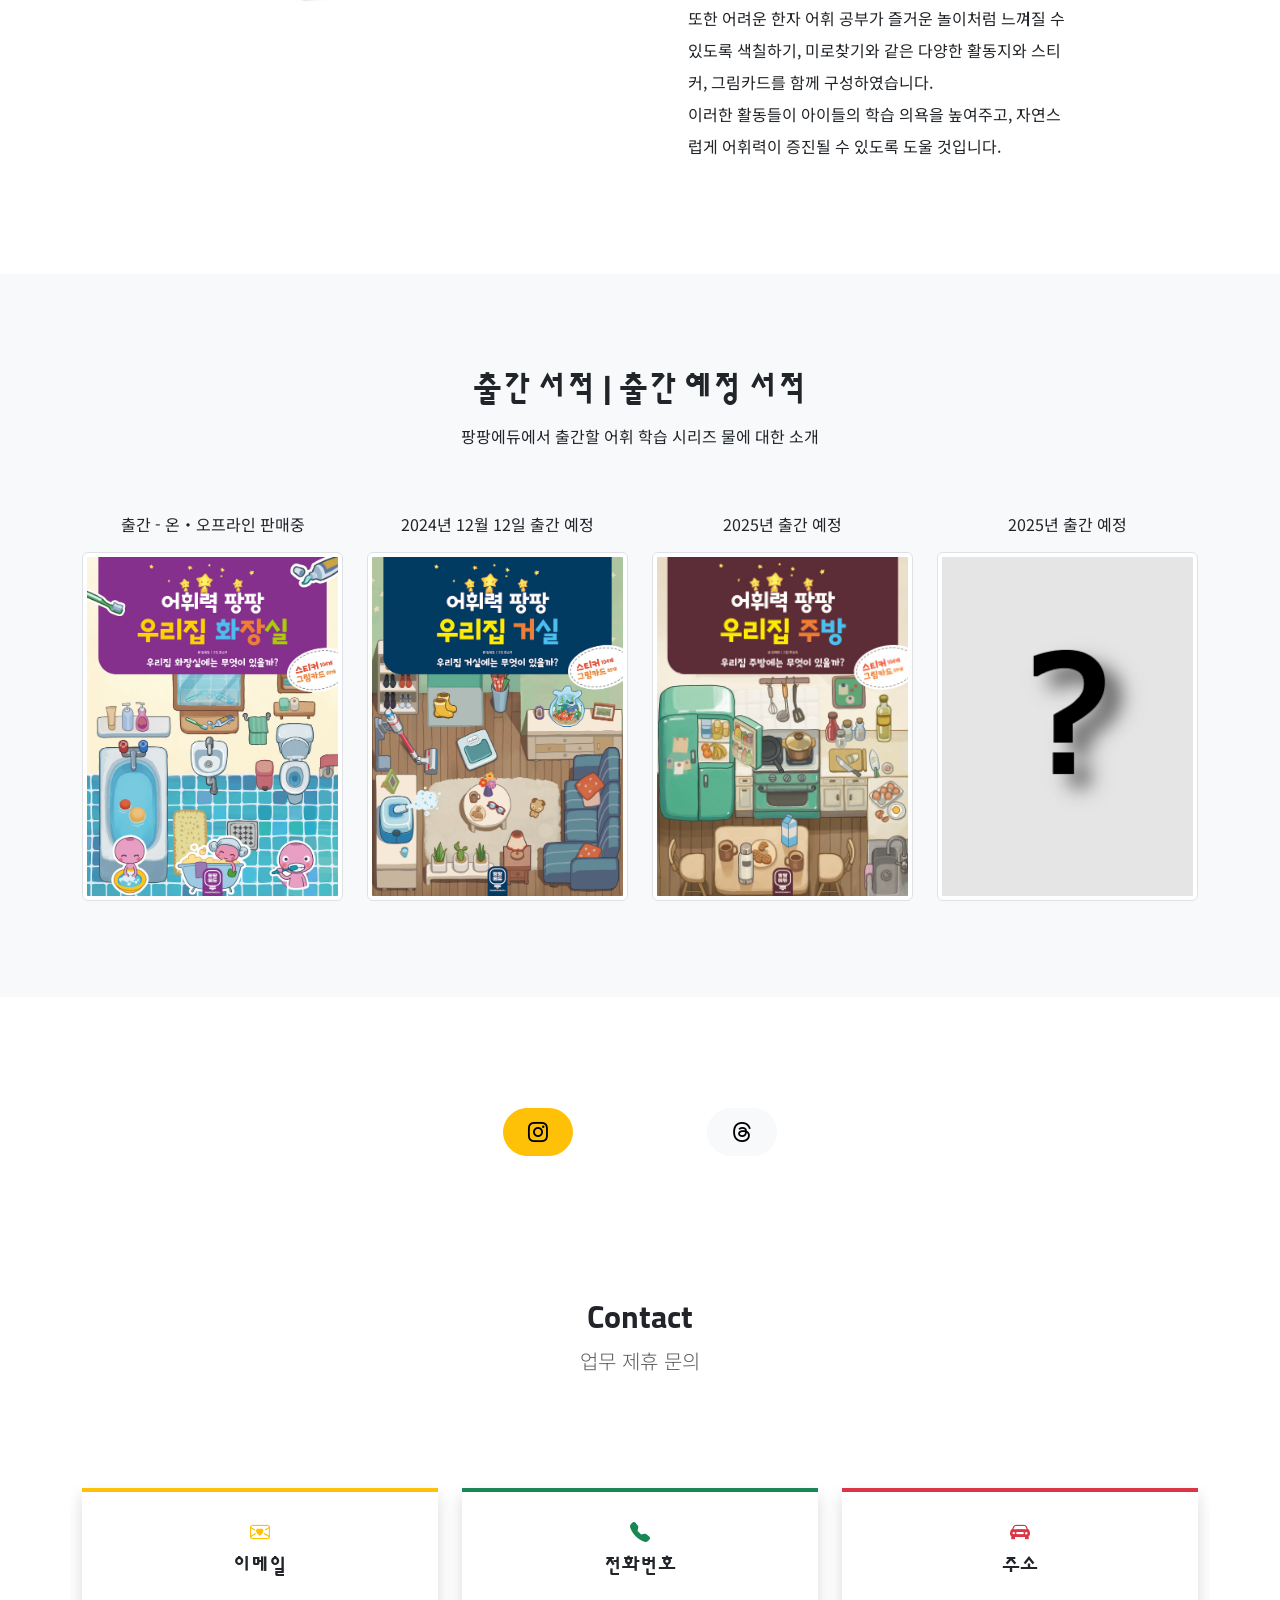
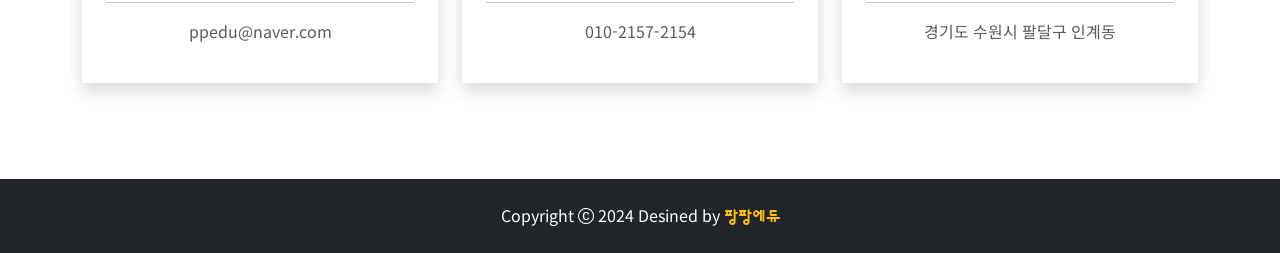
==== commit 74ffe445: "SNS 섹션 수정." ====
--- a/index.html
+++ b/index.html
@@ -35,8 +35,7 @@
                     <li class="nav-item"><a class="nav-link" href="#home">홈</a></li>
                     <li class="nav-item"><a class="nav-link" href="#about-book">책 소개</a></li>
                     <li class="nav-item"><a class="nav-link" href="#portfolio">출판 도서</a></li>
-                    <li class="nav-item"><a class="nav-link" href="#service">서비스</a></li>
-                    <li class="nav-item"><a class="nav-link" href="#blog">블로그</a></li>
+                    <li class="nav-item"><a class="nav-link" href="#sns-links">SNS</a></li>
                     <li class="nav-item"><a class="nav-link" href="#contact">연락처</a></li>
                 </ul>
             </div>
@@ -110,13 +109,13 @@
     <!-- 책 소개 섹션 끝 -->
 
     <!-- 출판 도서 섹션 시작 -->
-     <section class="bg-dark py-5" id="portfolio">
+     <section class="bg-light py-5" id="portfolio">
         <div class="container overflow-hidden">
-            <div class="text-center text-white py-5">
+            <div class="text-center text-dark py-5">
                 <h2 class="fw-bold mb-3"> 출간 서적 | 출간 예정 서적</h2>
                 <p>팡팡에듀에서 출간할 어휘 학습 시리즈 물에 대한 소개</p>
             </div>
-            <div class="row pb-5 g-4 text-center text-white">
+            <div class="row pb-5 g-4 text-center text-dark">
                 <div class="col-sm-3 col-lg4">
                     <p> 출간 - 온・오프라인 판매중 </p>
                     <img src="images/book_bathroom.jpg" alt="우리집화장실" class="img-fluid img-thumbnail">
@@ -137,182 +136,24 @@
         </div>
      </section>
     <!-- 출판 도서 섹션 끝 -->
-
-    <!-- 서비스 섹션 시작 -->
-    <section class="container py-5" id="service">
-        <div class="lead text-center py-5">
-            <h2 class="fw-bold mb-3">팡팡에듀 서비스</h2>
-            <p class="text-muted">Lorem ipsum dolor, sit amet consectetur adipisicing.</p>
-        </div>
-        <div class="row mb-5 g-4">
-            <!-- 서비스1 -->
-            <div class="col-md-6">
-                <div class="card-hover shadow rounded p-4">
-                    <div class="d-flex align-items-center py-3">
-                        <img src="images/service1.jpg" alt="서비스1" class="rounded-circle">
-                        <div class="ms-3">
-                            <h3 class="fw-bold">출판</h3>
-                            <p class="text-muted">Lorem ipsum dolor sit amet.</p>
-                        </div>
-                    </div>
-                    <p>Lorem ipsum, dolor sit amet consectetur adipisicing elit. Vitae ullam, quae maxime, mollitia molestiae voluptates dolor quos ipsum, maiores dicta incidunt error necessitatibus eaque quisquam.</p>
-                </div>
-            </div>
-            <!-- 서비스2 -->
-            <div class="col-md-6">
-                <div class="card-hover shadow rounded p-4">
-                    <div class="d-flex justify-content-end align-items-center py-3">
-                        <div class="text-end me-3">
-                            <h3 class="fw-bold">강의</h3>
-                            <p class="text-muted">Lorem ipsum dolor sit amet.</p>
-                        </div>
-                        <img src="images/service2.jpg" alt="서비스2" class="rounded-circle">
-                    </div>
-                    <p>Lorem ipsum, dolor sit amet consectetur adipisicing elit. Vitae ullam, quae maxime, mollitia molestiae voluptates dolor quos ipsum, maiores dicta incidunt error necessitatibus eaque quisquam.</p>
-                </div>
-            </div>
-            <!-- 서비스3 -->
-            <div class="col-md-6">
-                <div class="card-hover shadow rounded p-4">
-                    <div class="d-flex align-items-center py-3">
-                        <img src="images/service3.jpg" alt="서비스3" class="rounded-circle">
-                        <div class="ms-3">
-                            <h3 class="fw-bold">교육용 앱</h3>
-                            <p class="text-muted">Lorem ipsum dolor sit amet.</p>
-                        </div>
-                    </div>
-                    <p>Lorem ipsum, dolor sit amet consectetur adipisicing elit. Vitae ullam, quae maxime, mollitia molestiae voluptates dolor quos ipsum, maiores dicta incidunt error necessitatibus eaque quisquam.</p>
-                </div>
-            </div>
-            <!-- 서비스4 -->
-            <div class="col-md-6">
-                <div class="card-hover shadow rounded p-4">
-                    <div class="d-flex justify-content-end align-items-center py-3">
-                        <div class="text-end me-3">
-                            <h3 class="fw-bold">신제품 개발</h3>
-                            <p class="text-muted">Lorem ipsum dolor sit amet.</p>
-                        </div>
-                        <img src="images/service4.jpg" alt="서비스4" class="rounded-circle">
-                    </div>
-                    <p>Lorem ipsum, dolor sit amet consectetur adipisicing elit. Vitae ullam, quae maxime, mollitia molestiae voluptates dolor quos ipsum, maiores dicta incidunt error necessitatibus eaque quisquam.</p>
-                </div>
-            </div>
-        </div>
-    </section>
-    <!-- 서비스 섹션 끝 -->
 
     <!-- SNS 섹션 시작 -->
      <section class="py-5" id="sns-links">
         <div class="container text-center text-white">
             <h2 class="fw-bold mb-3">팡팡에듀 SNS</h2>
-            <p>Lorem ipsum dolor sit amet consectetur, adipisicing elit. Temporibus, laudantium.</p>
-            <div class="d-flex justify-content-evenly px-5 mt-4 w-100 m-auto"> 
+            <div class="d-flex justify-content-evenly px-2 mt-4 w-50 m-auto"> 
                 <a href="https://www.instagram.com/pangpang_edu/" class="btn btn-warning rounded-pill btn-lg px-4" target="_blank"> <i class="bi bi-instagram"></i> </a>
+                <a href="https://www.threads.net/@pangpang_edu" class="btn btn-light rounded-pill btn-lg px-4" target="_blank"> <i class="bi bi-threads"></i> </a>
             </div>
         </div>
      </section>
     <!-- SNS 섹션 끝 -->
-
-    <!-- 블로그 섹션 시작 -->
-    <section class="container overflow-hidden py-5" id="blog">
-        <div class="text-center py-5">
-            <h2 class="fw-bold">팡팡에듀 블로그</h2>
-            <p class="lead text-muted">Lorem ipsum dolor sit amet consectetur adipisicing elit. Soluta, suscipit?</p>
-        </div>
-        <div class="row pb-5 gy-4">
-            <!-- 블로그 1 -->
-            <div class="col-sm-6 col-lg">
-                <div class="card">
-                    <img src="images/blog1.jpg" alt="블로그 1" class="card-img-top">
-                    <div class="card-body text-center">
-                        <h3 class="card-title">블로그1</h3>
-                        <p class="card-text">Lorem, ipsum dolor sit amet consectetur adipisicing elit. Eius, aut eaque enim culpa molestiae officia.</p>
-                        <a href="#" class="btn btn-warning btn-sm">read more</a>
-                    </div>
-                </div>
-            </div>
-            <!-- 블로그 2 -->
-            <div class="col-sm-6 col-lg">
-                <div class="card">
-                    <img src="images/blog2.jpg" alt="블로그 2" class="card-img-top">
-                    <div class="card-body text-center">
-                        <h3 class="card-title">블로그2</h3>
-                        <p class="card-text">Lorem, ipsum dolor sit amet consectetur adipisicing elit. Eius, aut eaque enim culpa molestiae officia.</p>
-                        <a href="#" class="btn btn-warning btn-sm">read more</a>
-                    </div>
-                </div>
-            </div>
-            <!-- 블로그 3 -->
-            <div class="col-sm-6 col-lg">
-                <div class="card">
-                    <img src="images/blog3.jpg" alt="블로그 3" class="card-img-top">
-                    <div class="card-body text-center">
-                        <h3 class="card-title">블로그3</h3>
-                        <p class="card-text">Lorem, ipsum dolor sit amet consectetur adipisicing elit. Eius, aut eaque enim culpa molestiae officia.</p>
-                        <a href="#" class="btn btn-warning btn-sm">read more</a>
-                    </div>
-                </div>
-            </div>
-            <!-- 블로그 4 -->
-            <div class="col-sm-6 col-lg">
-                <div class="card">
-                    <img src="images/blog4.jpg" alt="블로그 4" class="card-img-top">
-                    <div class="card-body text-center">
-                        <h3 class="card-title">블로그4</h3>
-                        <p class="card-text">Lorem, ipsum dolor sit amet consectetur adipisicing elit. Eius, aut eaque enim culpa molestiae officia.</p>
-                        <a href="#" class="btn btn-warning btn-sm">read more</a>
-                    </div>
-                </div>
-            </div>
-        </div>
-    </section>
-    <!-- 블로그 섹션 끝 -->
-
-    <!-- 뉴스 섹션 시작 -->
-    <section class="py-5" id="news">
-        <div class="container">
-            <div class="row p-4">
-                <div class="col-lg-9 text-white">
-                    <h2 class="fw-bold mb-3">팡팡에듀 뉴스</h2>
-                    <p>Lorem ipsum dolor sit amet consectetur adipisicing elit. Optio id sed et sequi error omnis architecto eligendi placeat fuga laboriosam mollitia ad inventore eaque, quidem enim beatae voluptatem assumenda quisquam?</p>
-                </div>
-                <div class="col-lg-3">
-                    <!-- Button trigger modal -->
-                    <button type="button" class="btn btn-warning px-4" data-bs-toggle="modal" data-bs-target="#newsModal">
-                        뉴스 보기
-                    </button>
-                    
-                    <!-- Modal -->
-                    <div class="modal fade" id="newsModal" tabindex="-1" aria-labelledby="newsModalTitle" aria-hidden="true">
-                        <div class="modal-dialog modal-dialog-centered modal-lg">
-                            <div class="modal-content">
-                                <div class="modal-header">
-                                    <h1 class="modal-title fs-5" id="newsModalTitle">팡팡에듀 뉴스</h1>
-                                    <button type="button" class="btn-close" data-bs-dismiss="modal" aria-label="Close"></button>
-                                </div>
-                                <div class="modal-body">
-                                    <div class="ratio ratio-16x9">
-                                        <iframe src="https://www.youtube.com/embed/A_1qZRuHXDM?si=X0aTPbVV2tt-Qr4D" title="YouTube video player" allow="accelerometer; autoplay; clipboard-write; encrypted-media; gyroscope; picture-in-picture; web-share" referrerpolicy="strict-origin-when-cross-origin" allowfullscreen></iframe>
-                                    </div>
-                                </div>
-                                <!-- <div class="modal-footer">
-                                    <button type="button" class="btn btn-secondary" data-bs-dismiss="modal">Close</button>
-                                    <button type="button" class="btn btn-primary">Save changes</button>
-                                </div> -->
-                            </div>
-                        </div>
-                    </div>
-                </div>
-            </div>
-        </div>
-    </section>
-    <!-- 뉴스 섹션 끝 -->
 
     <!-- 연락처 섹션 시작 -->
     <section class="container overflow-hidden py-5 text-center" id="contact"> 
         <div class="py-5">
             <h2 class="fw-bold">Contact</h2>
-            <p class="lead text-muted">업무 제휴 문의 및 Lorem ipsum dolor sit amet, consectetur adipisicing.</p>
+            <p class="lead text-muted">업무 제휴 문의</p>
         </div>
         <div class="row py-5 gy-3 justify-content-center">
             <!-- 이메일 -->
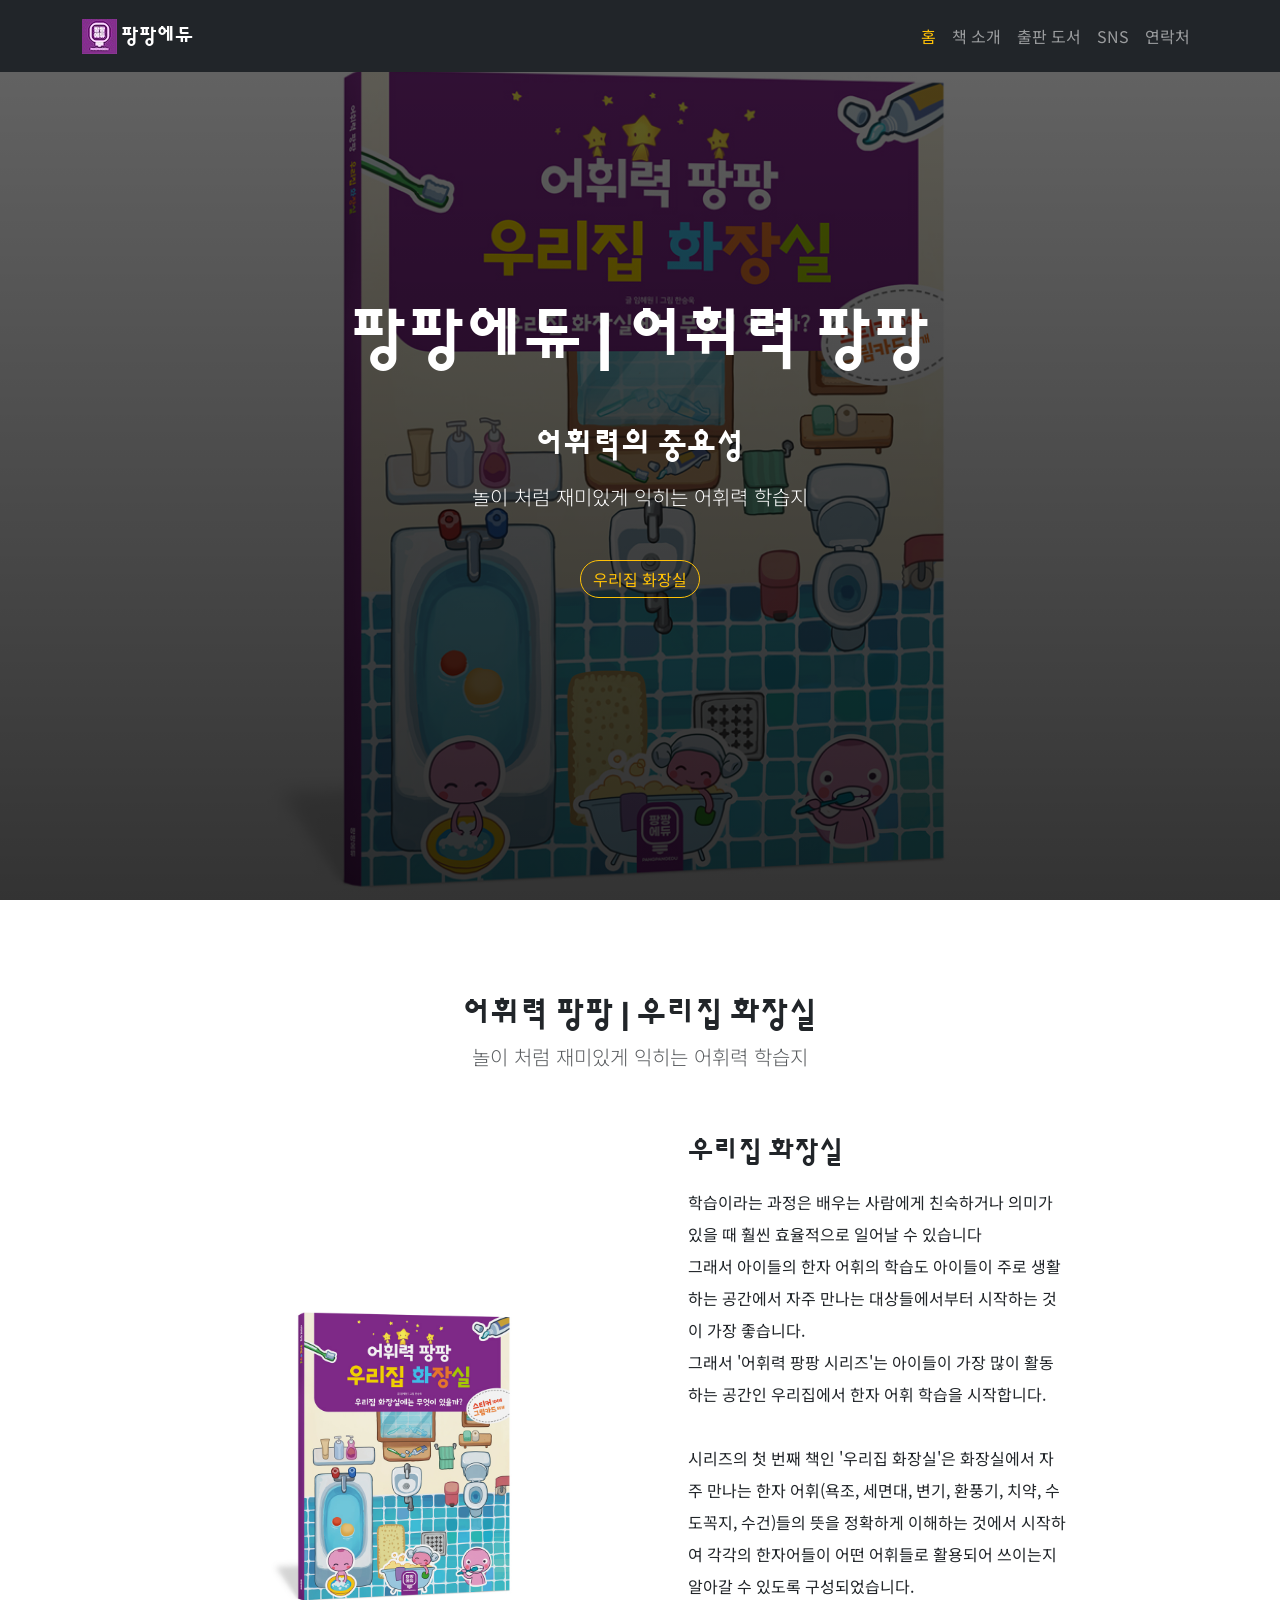
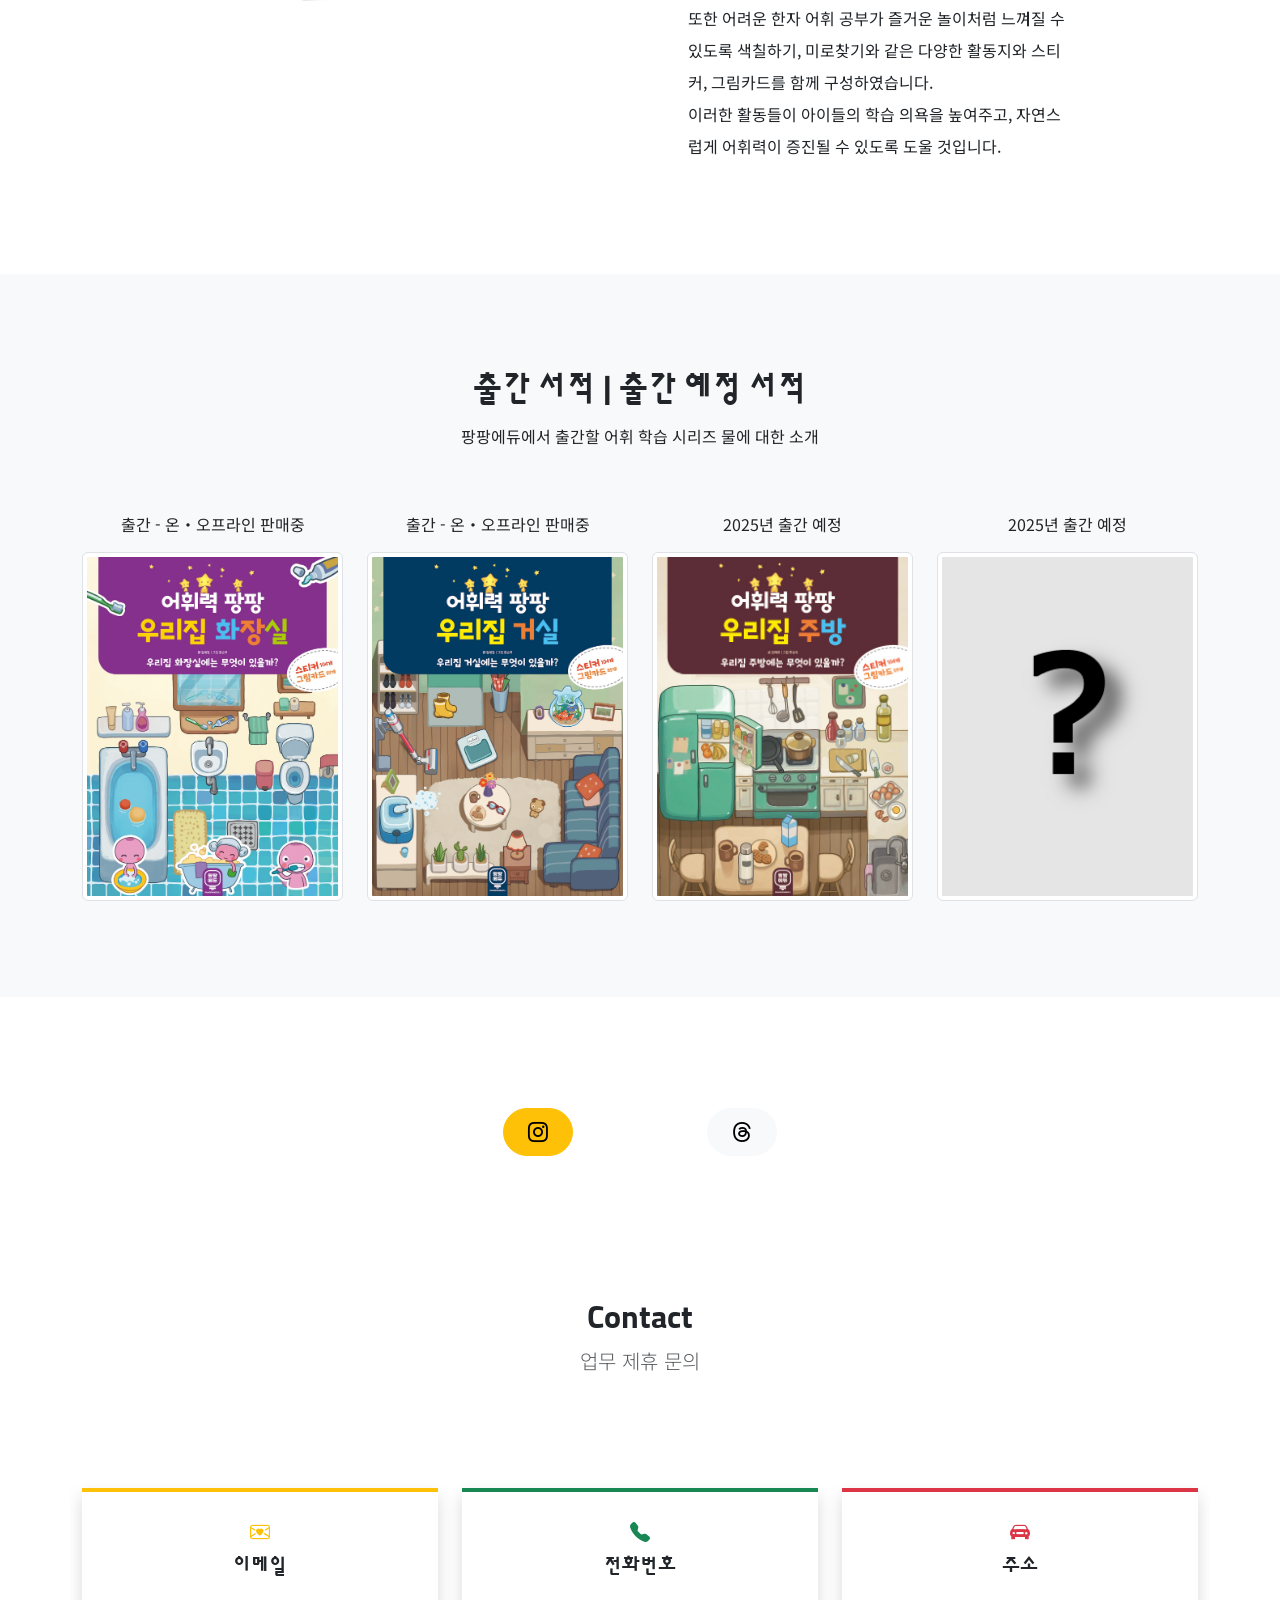
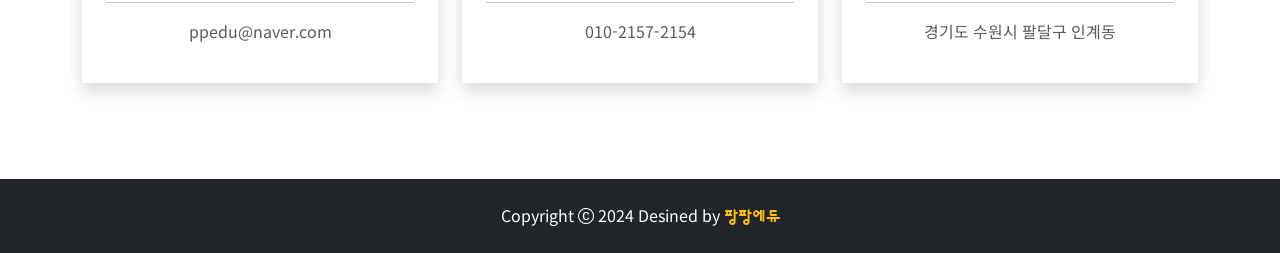
==== commit dace936f: "우리집 거실 상태 출간 으로 변경" ====
--- a/index.html
+++ b/index.html
@@ -121,7 +121,7 @@
                     <img src="images/book_bathroom.jpg" alt="우리집화장실" class="img-fluid img-thumbnail">
                 </div>
                 <div class="col-sm-3 col-lg4">
-                    <p> 2024년 12월 12일 출간 예정 </p>
+                    <p> 출간 - 온・오프라인 판매중 </p>
                     <img src="images/book_livingroom.jpg" alt="우리집거실" class="img-fluid img-thumbnail">
                 </div>
                 <div class="col-sm-3 col-lg4">
